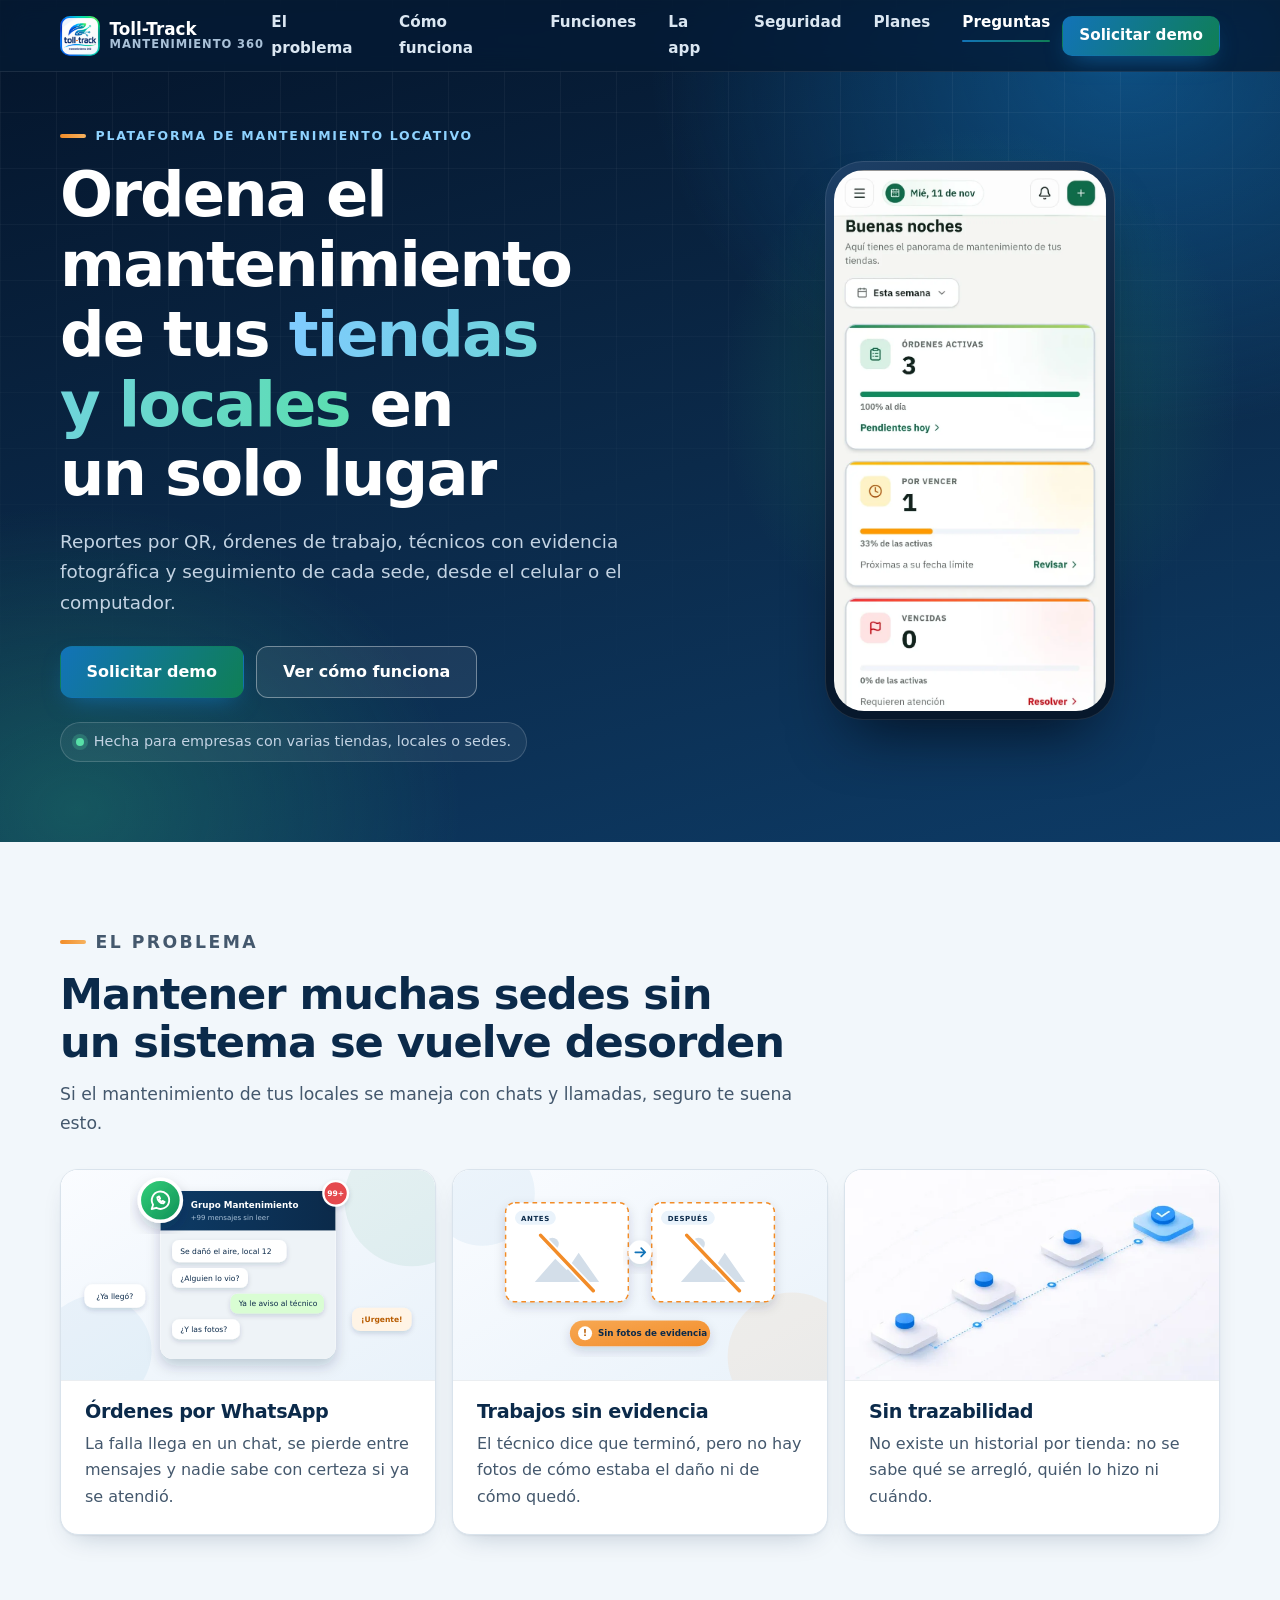
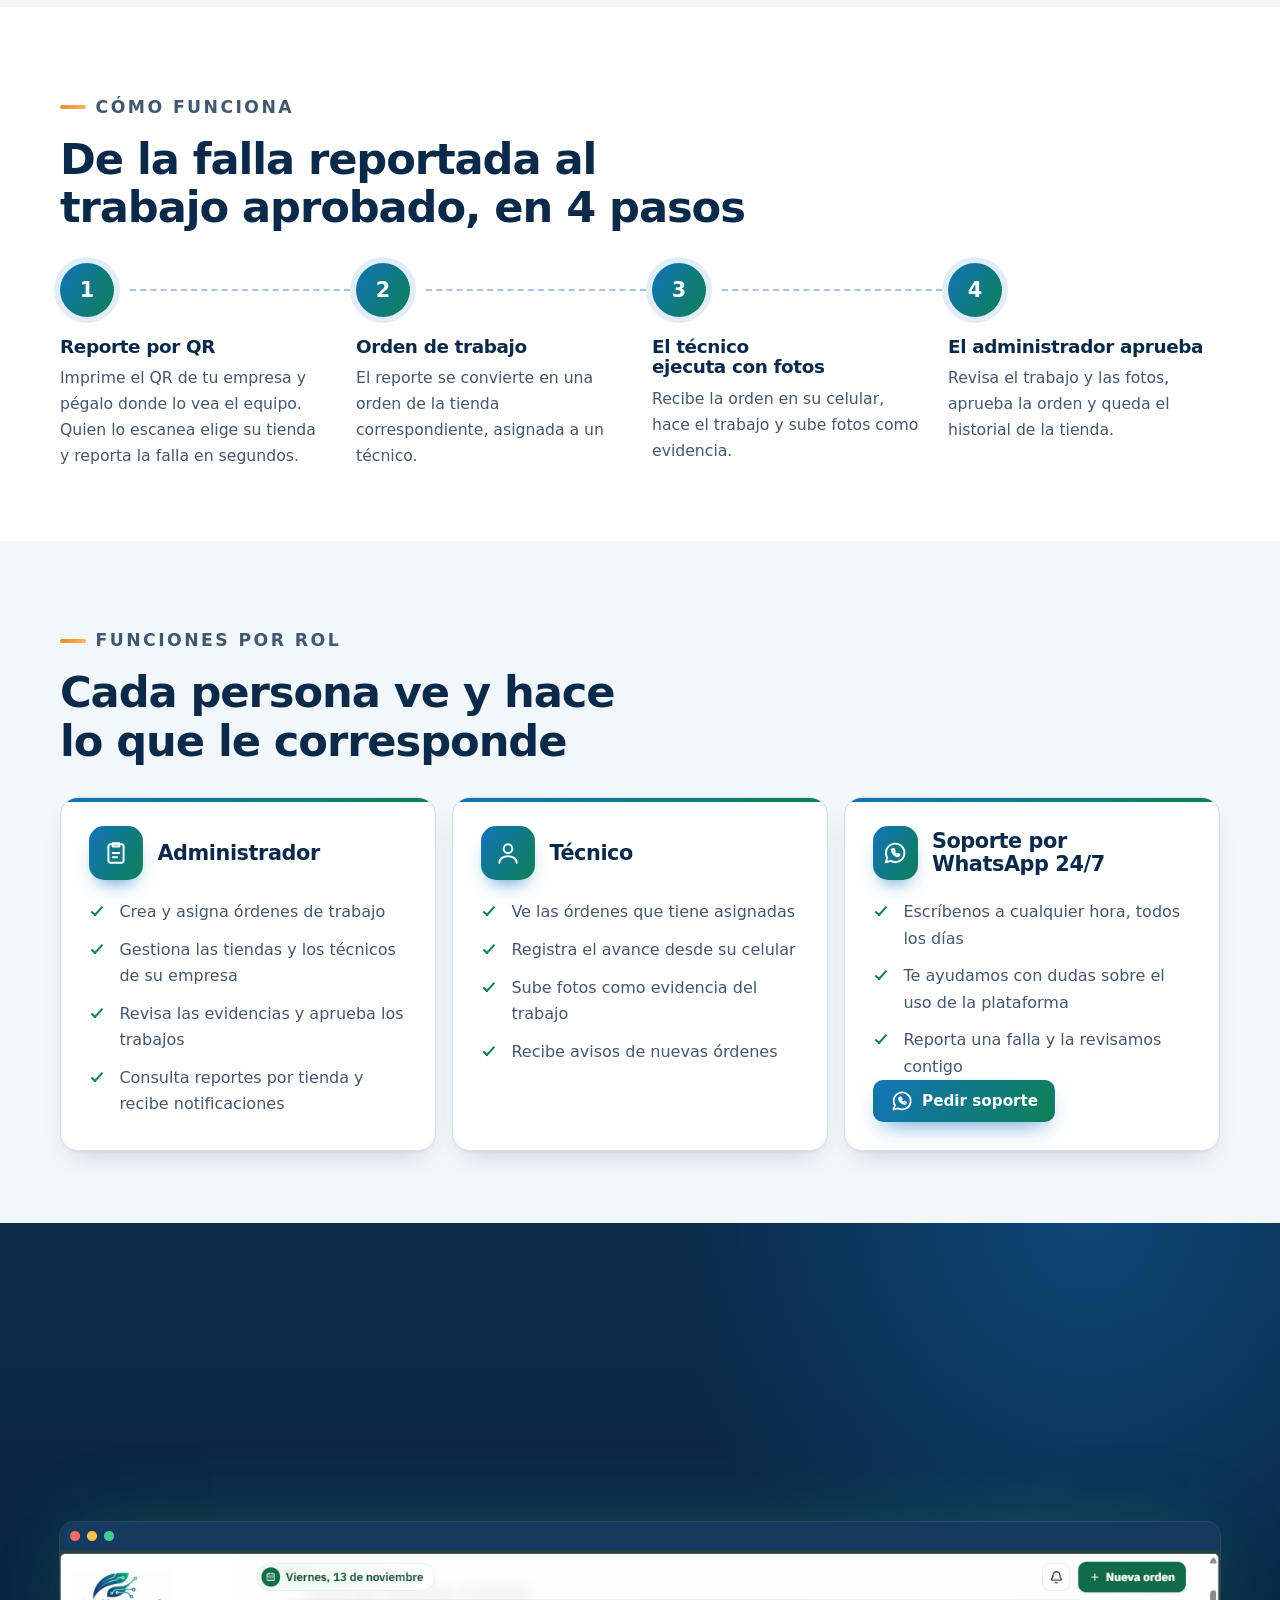
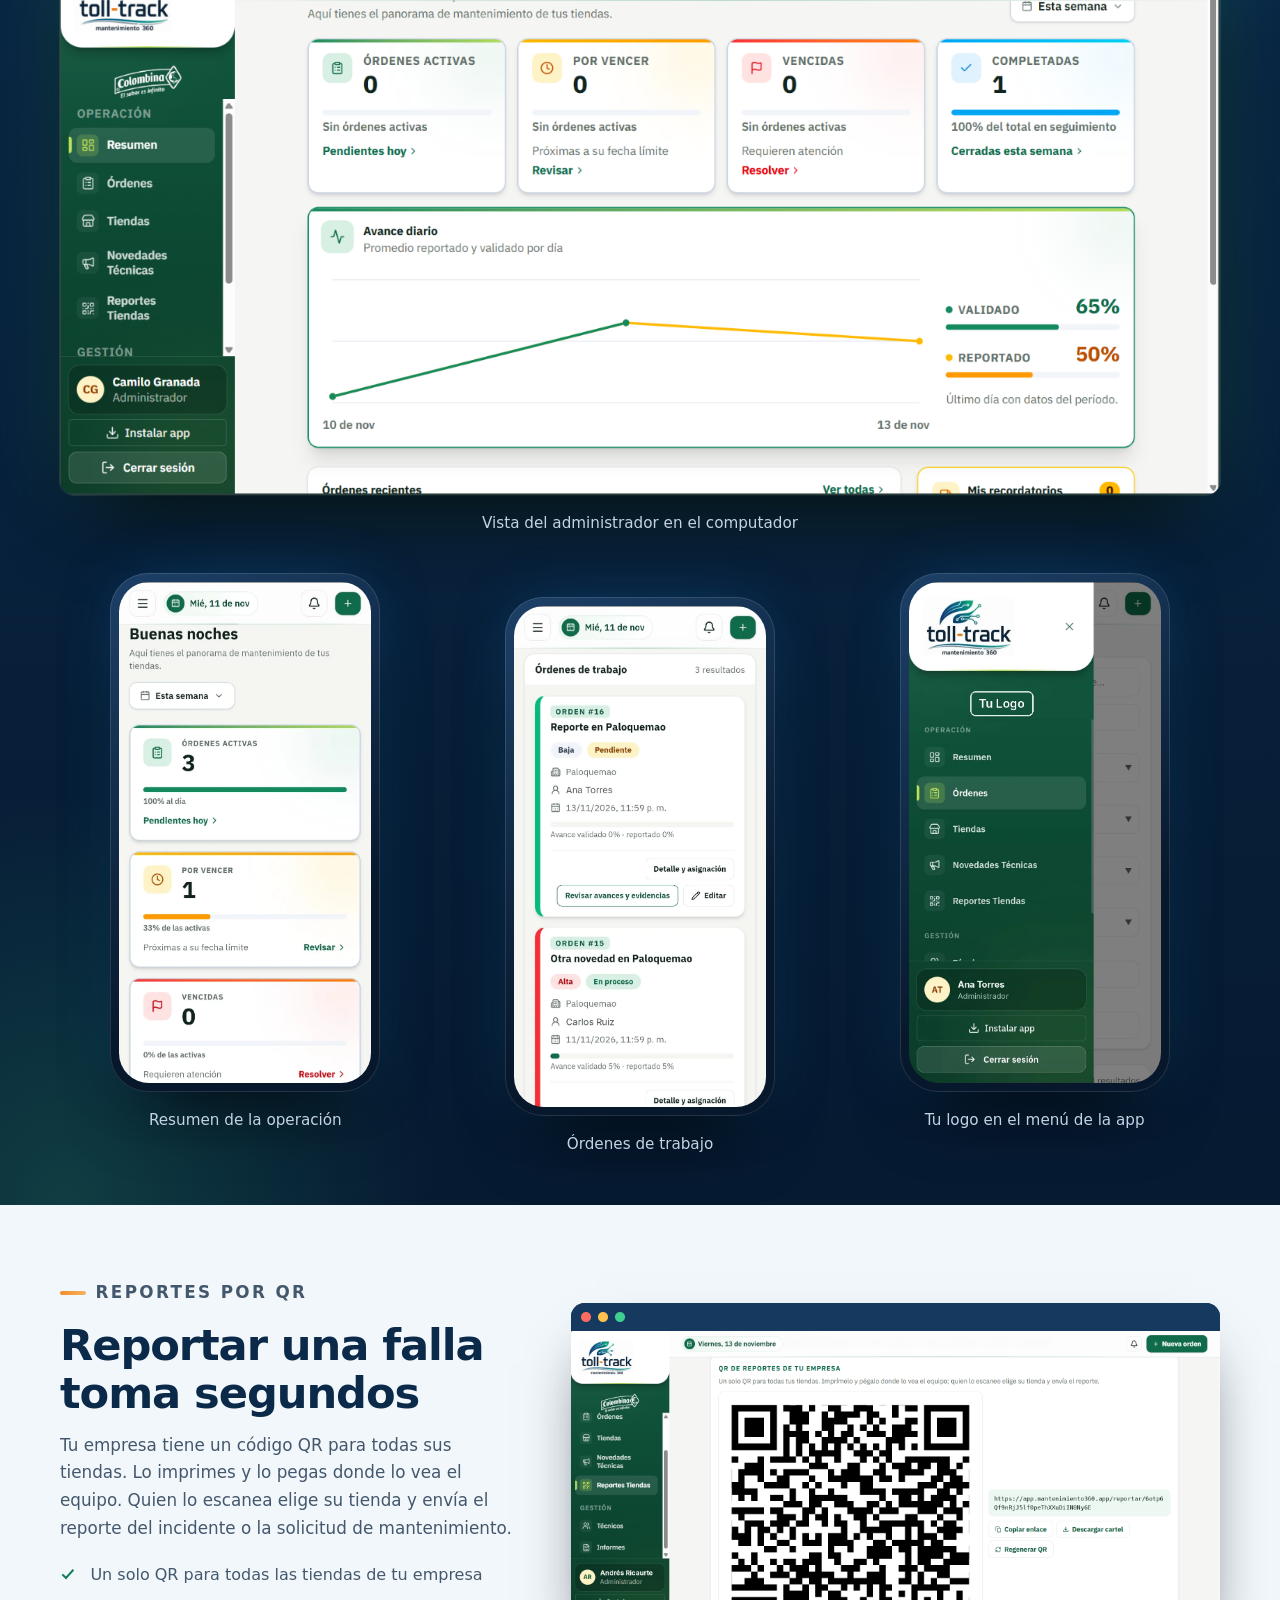
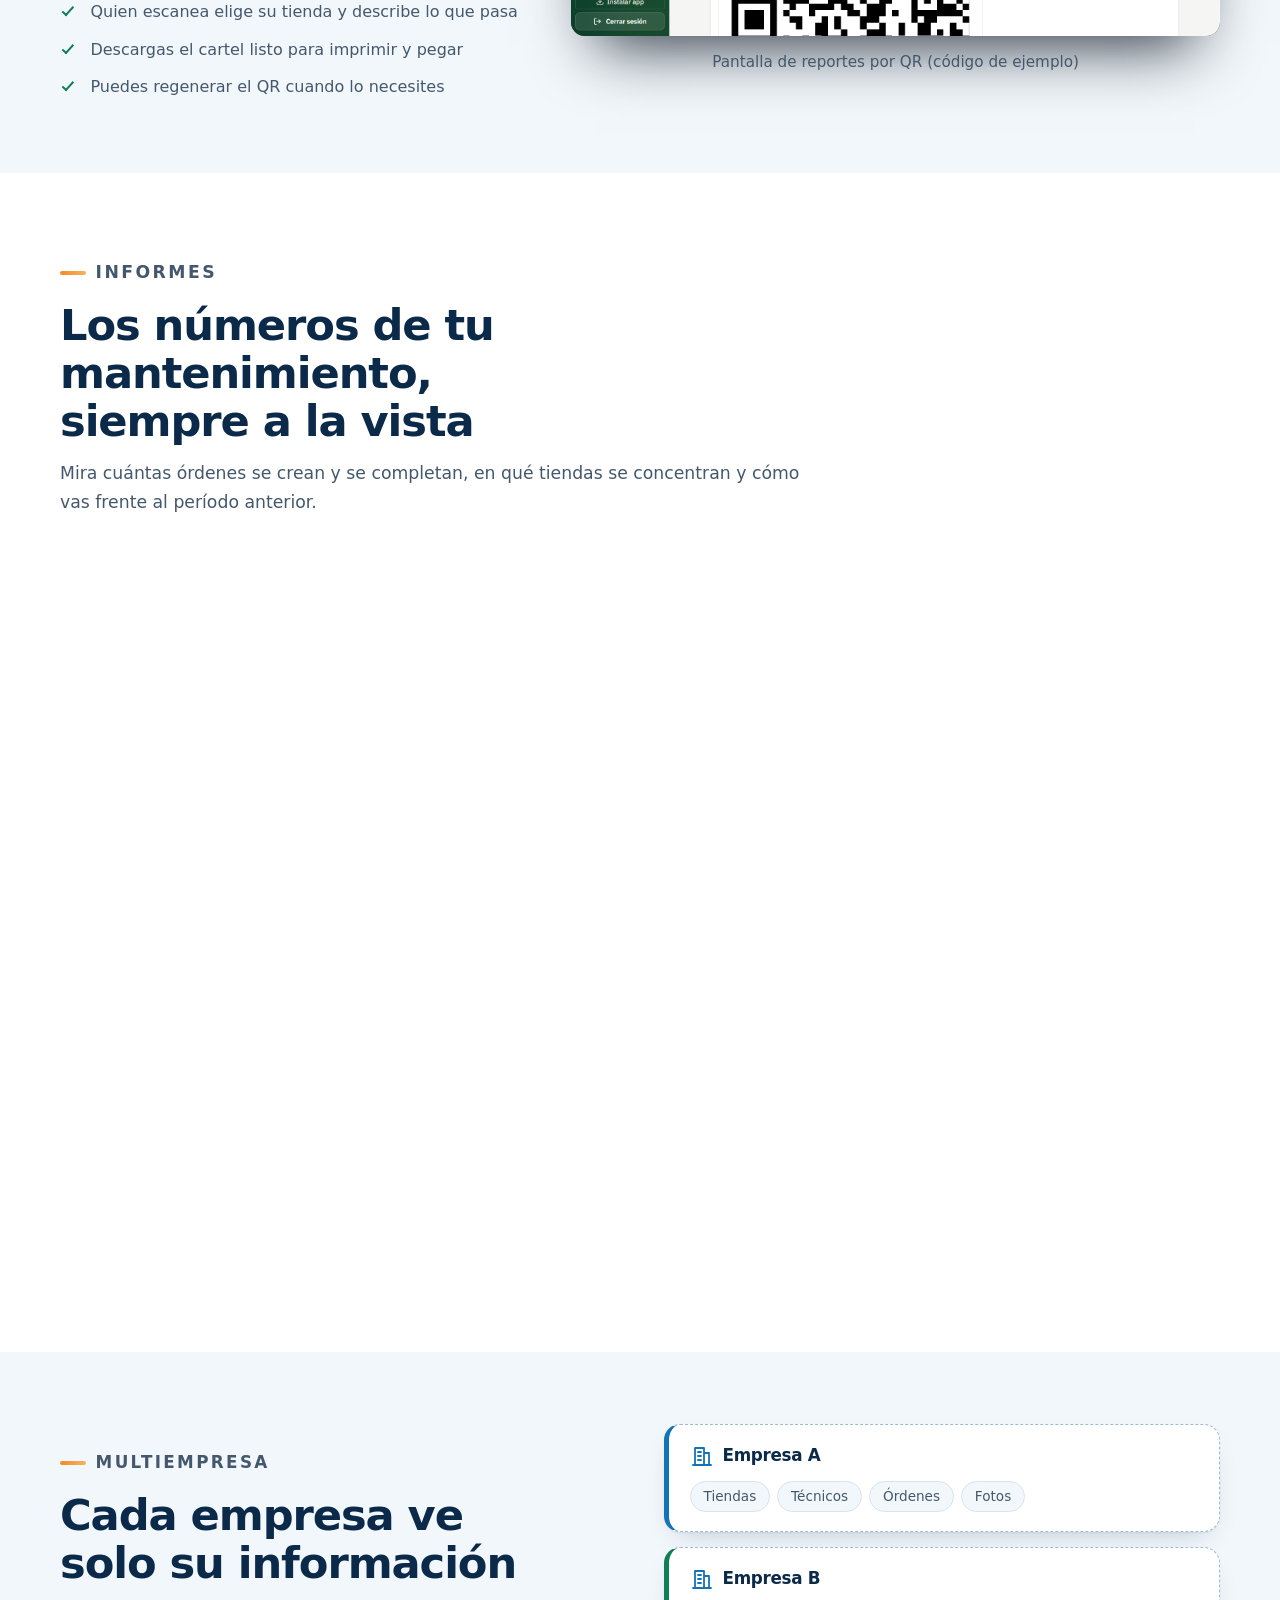
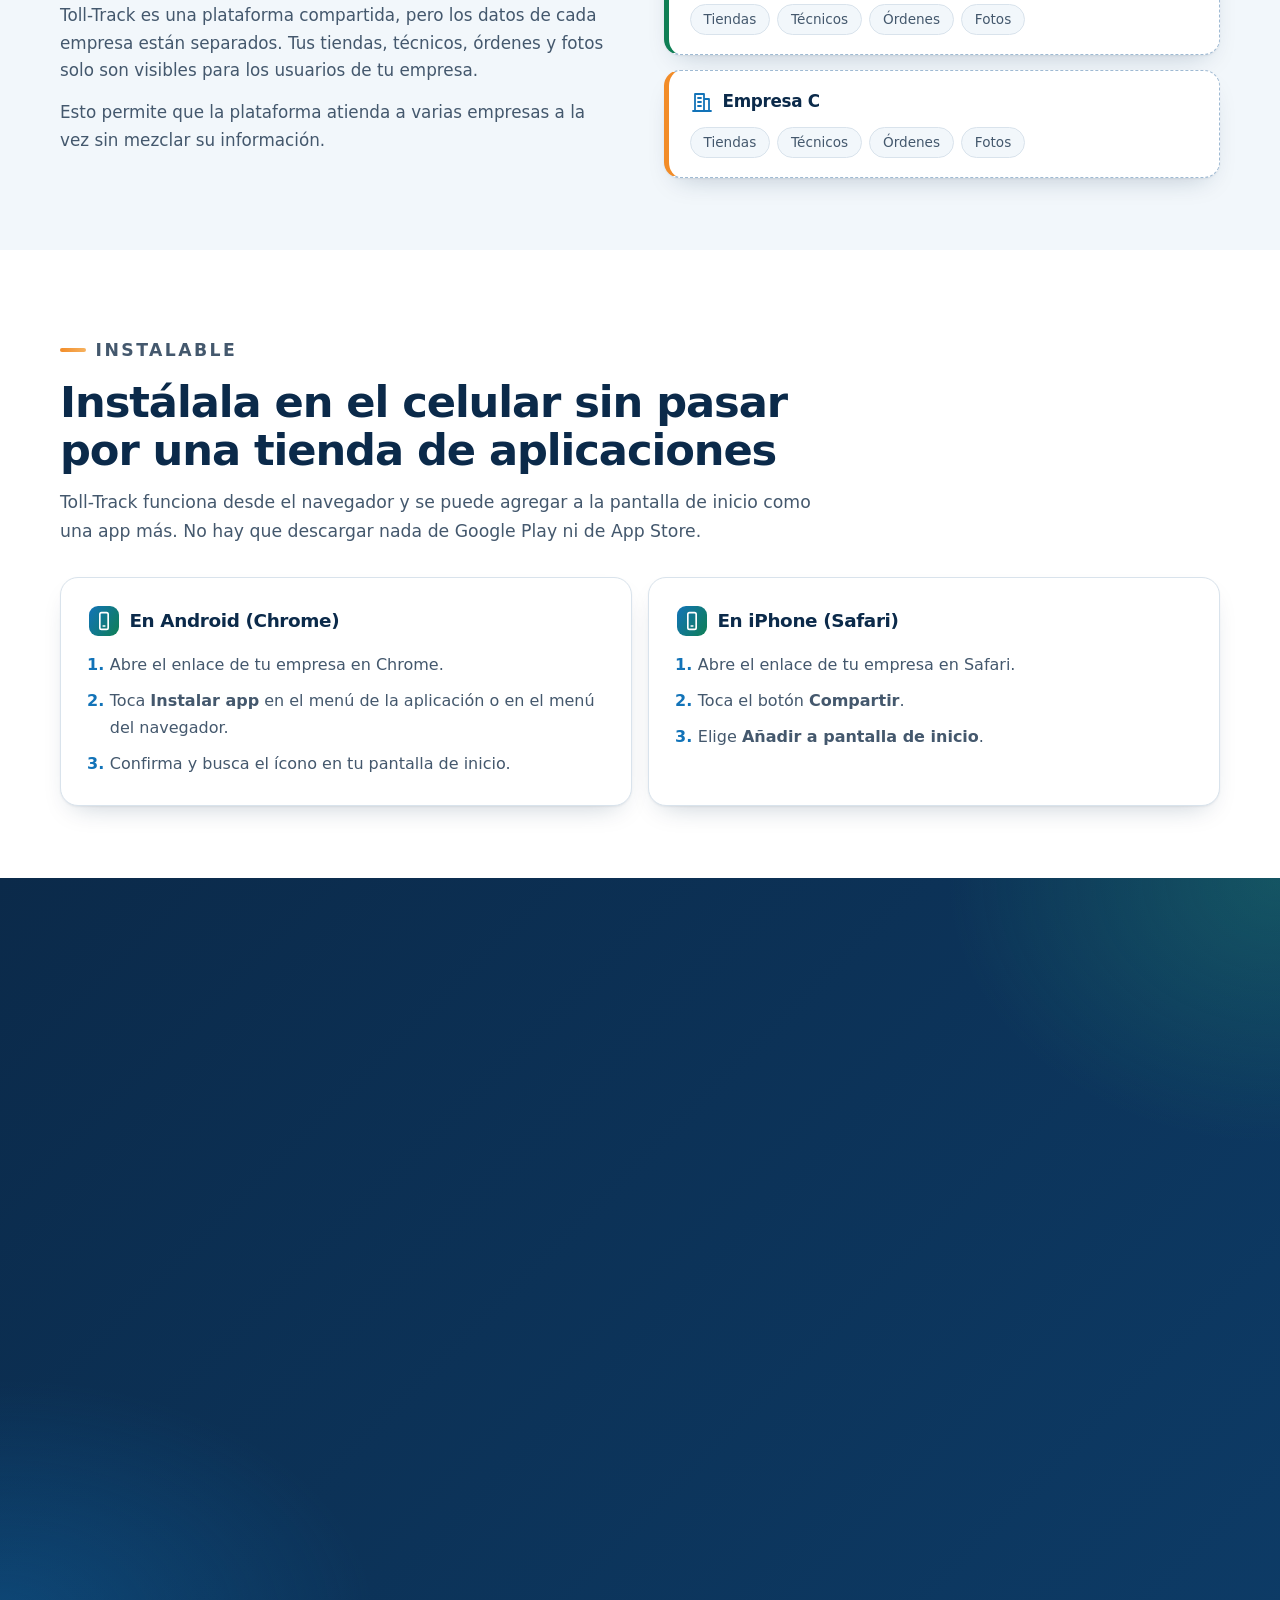
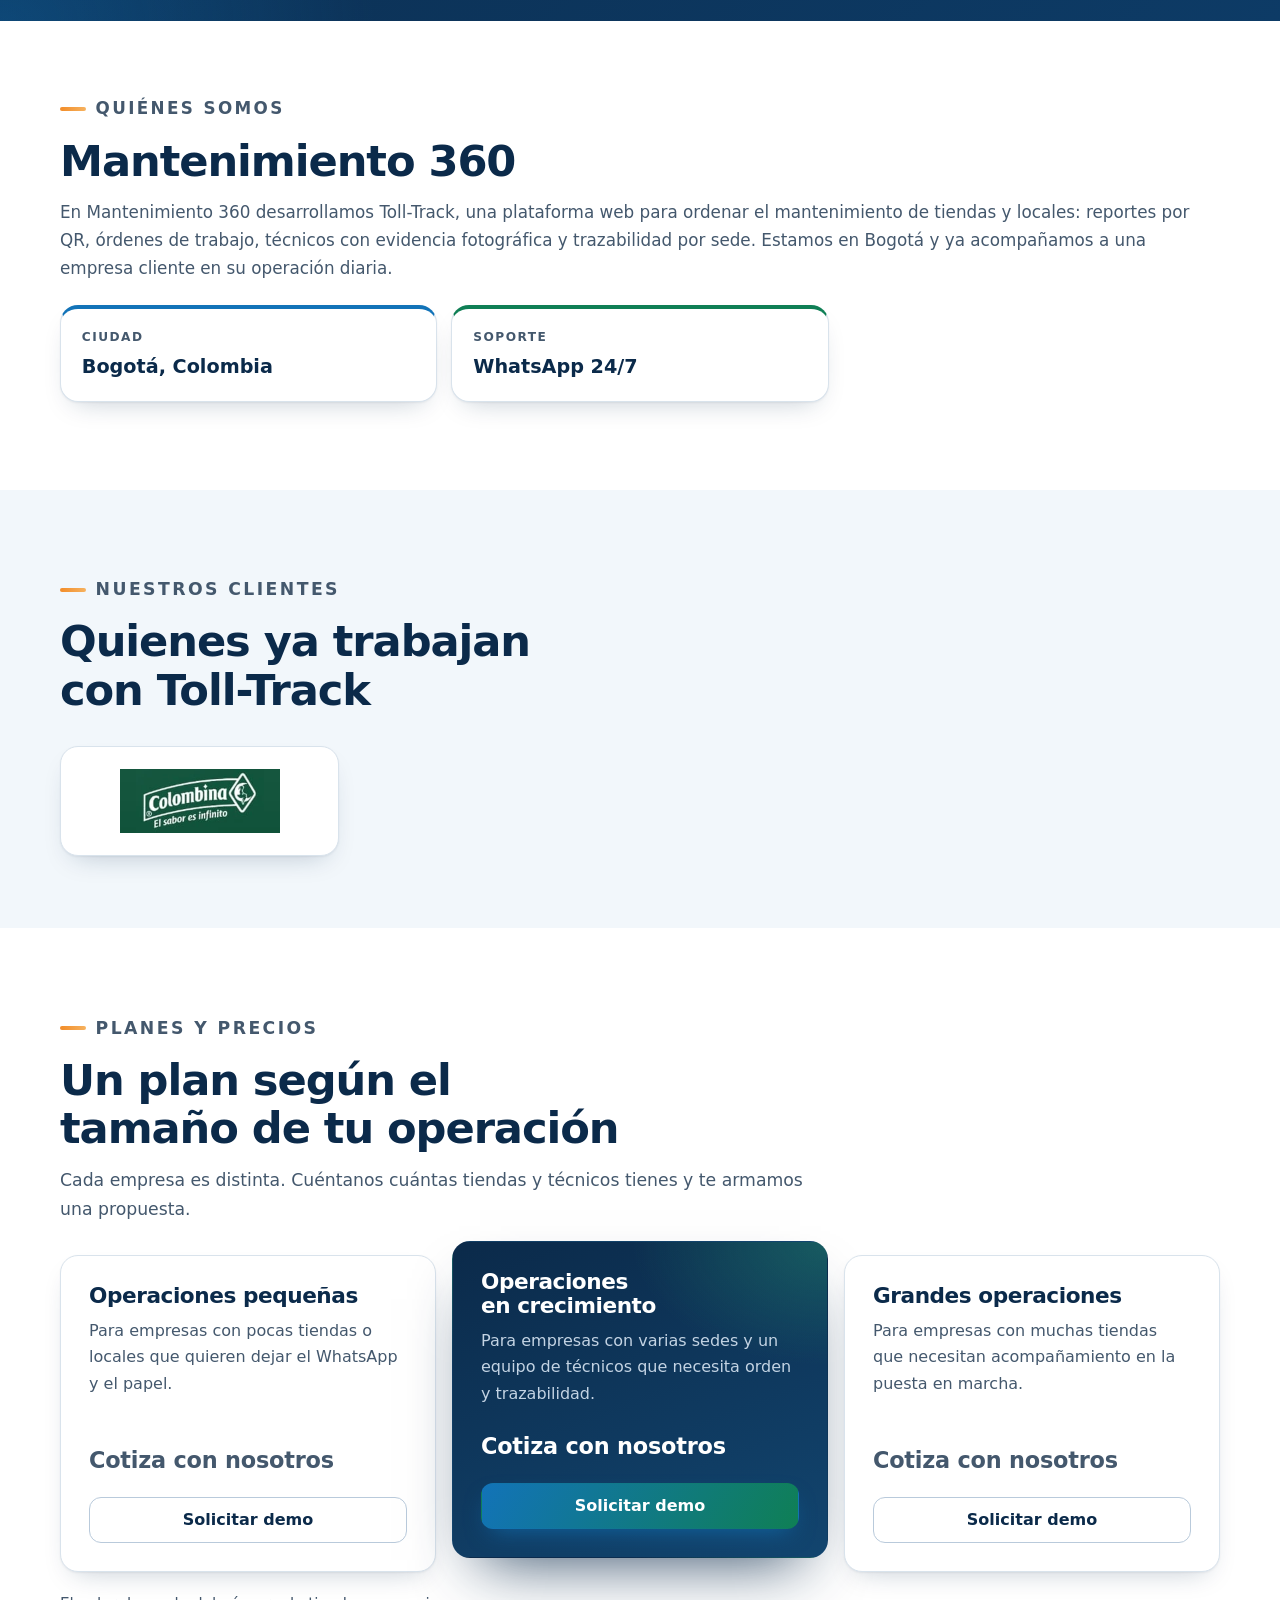
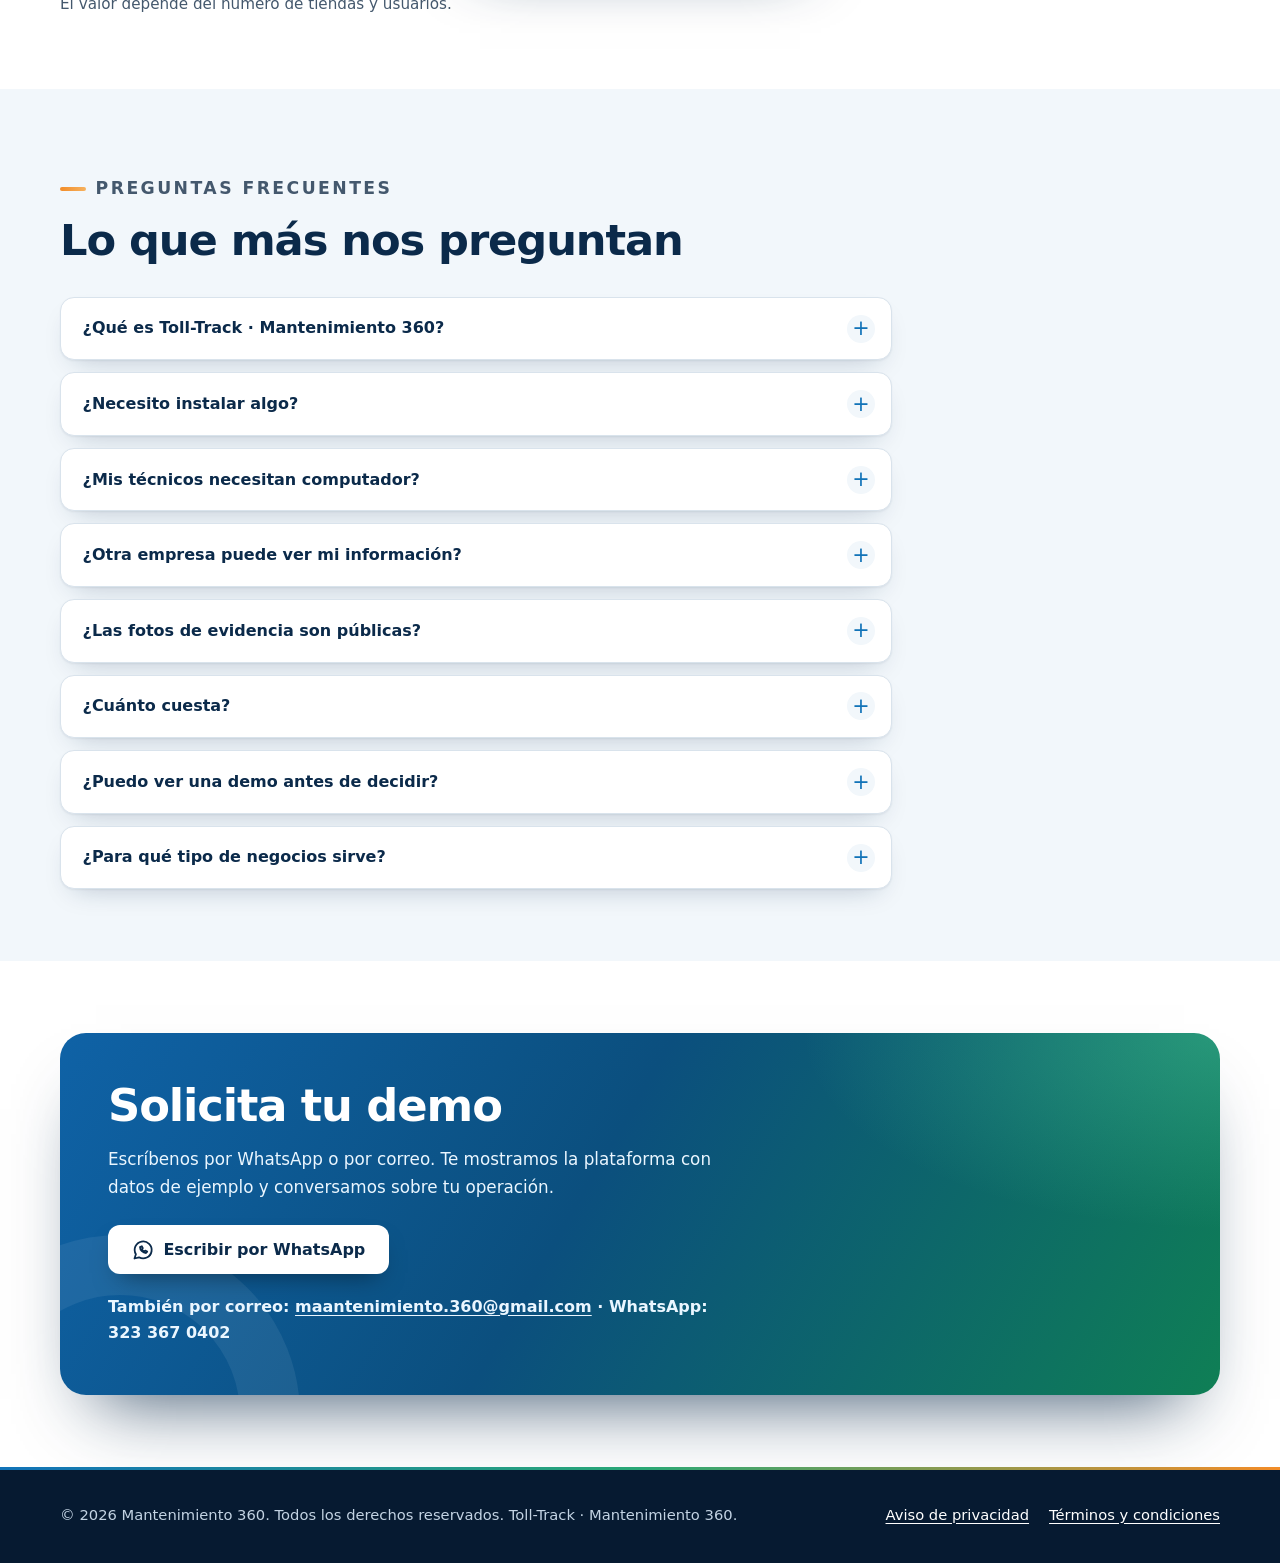
==== index.html @ e2c29073 "Primer commit - Toll Track" ====
<!doctype html>
<!--
  ============================================================================
  Toll-Track · Mantenimiento 360 — Landing de ventas (sitio estático)
  ============================================================================
  GUÍA RÁPIDA DE EDICIÓN
  - Lo que aún falte por completar está marcado con [[doble corchete]].
    Para encontrarlo todo:  grep -rn "\[\[" .
  - Colores: variables al inicio de css/styles.css
  - Logo: img/icon-512.png ya es el logo de Toll-Track (512×512 px, PNG).
  - Capturas: reemplaza los archivos de img/ (dimensiones exactas en los
    comentarios de la sección 6).
  - No agregues <style>, style="" ni <script> en línea: la CSP (_headers) los bloquea.
  ============================================================================
-->
<html lang="es-CO">
<head>
  <meta charset="utf-8">
  <meta name="viewport" content="width=device-width, initial-scale=1">

  <!-- SEO. Mantén el title entre 50 y 60 caracteres y la description entre 120 y 160. -->
  <title>Toll-Track · Mantenimiento 360 | Software para tiendas y locales</title>
  <meta name="description" content="Gestiona el mantenimiento de tus tiendas y locales: reportes por QR, órdenes de trabajo, técnicos con evidencia fotográfica y trazabilidad por sede.">
  <meta name="theme-color" content="#0b2a4a">
  <link rel="canonical" href="https://mantenimiento360.app/">

  <!-- Open Graph (vista previa al compartir en WhatsApp, redes, etc.) -->
  <meta property="og:type" content="website">
  <meta property="og:locale" content="es_CO">
  <meta property="og:site_name" content="Toll-Track · Mantenimiento 360">
  <meta property="og:title" content="Toll-Track · Mantenimiento 360">
  <meta property="og:description" content="Ordena el mantenimiento de tus tiendas y locales: QR, órdenes de trabajo, técnicos y evidencia fotográfica.">
  <meta property="og:url" content="https://mantenimiento360.app/">
  <!-- og-image.png: 1200×630 px. Se usa PNG porque WhatsApp y algunas redes no leen bien WebP aquí. -->
  <meta property="og:image" content="https://mantenimiento360.app/img/og-image.png">
  <meta property="og:image:width" content="1200">
  <meta property="og:image:height" content="630">
  <meta property="og:image:alt" content="Toll-Track · Mantenimiento 360">
  <meta name="twitter:card" content="summary_large_image">

  <!-- Favicon e icono de pantalla de inicio: usan tu logo icon-512.png -->
  <link rel="icon" type="image/png" sizes="512x512" href="img/icon-512.png">
  <link rel="apple-touch-icon" href="img/icon-512.png">

  <link rel="stylesheet" href="css/styles.css">
  <script src="js/main.js" defer></script>
</head>
<body>

<a class="skip-link" href="#contenido">Saltar al contenido</a>

<!-- Íconos (se reutilizan con <use href="#id">). Sin descargas externas. -->
<svg class="sprite" aria-hidden="true" focusable="false" xmlns="http://www.w3.org/2000/svg">
  <symbol id="i-qr" viewBox="0 0 24 24"><rect x="3" y="3" width="7" height="7" rx="1"/><rect x="14" y="3" width="7" height="7" rx="1"/><rect x="3" y="14" width="7" height="7" rx="1"/><path d="M14 14h2v2h-2zM19 14h2M14 19h2M19 19h2v2h-2z"/></symbol>
  <symbol id="i-clipboard" viewBox="0 0 24 24"><rect x="5" y="4" width="14" height="17" rx="2"/><path d="M9 3h6v3H9zM9 12h6M9 16h4"/></symbol>
  <symbol id="i-camera" viewBox="0 0 24 24"><path d="M4 8h3l2-3h6l2 3h3v11H4z"/><circle cx="12" cy="13.5" r="3.5"/></symbol>
  <symbol id="i-photo-off" viewBox="0 0 24 24"><path d="M4 8h3l2-3h6l2 3h3v11H4z"/><circle cx="12" cy="13.5" r="3.5"/><path d="M3 3l18 18"/></symbol>
  <symbol id="i-check" viewBox="0 0 24 24"><circle cx="12" cy="12" r="9"/><path d="M8 12.5l3 3 5-6"/></symbol>
  <symbol id="i-chat" viewBox="0 0 24 24"><path d="M4 5h16v11H9l-5 4z"/><path d="M8 9h8M8 12h5"/></symbol>
  <symbol id="i-history" viewBox="0 0 24 24"><path d="M3 12a9 9 0 109-9 9 9 0 00-6.4 2.6L3 8"/><path d="M3 3v5h5M12 7v5l3 2"/></symbol>
  <symbol id="i-shield" viewBox="0 0 24 24"><path d="M12 3l8 3v6c0 5-3.5 8-8 9-4.5-1-8-4-8-9V6z"/><path d="M9 12l2 2 4-4"/></symbol>
  <symbol id="i-building" viewBox="0 0 24 24"><path d="M5 21V4h9v17M14 9h5v12M8 8h3M8 12h3M8 16h3M3 21h18"/></symbol>
  <symbol id="i-phone" viewBox="0 0 24 24"><rect x="7" y="2" width="10" height="20" rx="2"/><path d="M11 18h2"/></symbol>
  <symbol id="i-user" viewBox="0 0 24 24"><circle cx="12" cy="8" r="4"/><path d="M4 21c0-4 4-6 8-6s8 2 8 6"/></symbol>
  <symbol id="i-sliders" viewBox="0 0 24 24"><path d="M4 7h8M18 7h2M4 17h2M12 17h8"/><circle cx="15" cy="7" r="2.5"/><circle cx="9" cy="17" r="2.5"/></symbol>
  <symbol id="i-lock" viewBox="0 0 24 24"><rect x="5" y="11" width="14" height="10" rx="2"/><path d="M8 11V8a4 4 0 018 0v3"/></symbol>
  <symbol id="i-key" viewBox="0 0 24 24"><circle cx="8" cy="15" r="4"/><path d="M11 12l9-9M16 7l3 3M14 9l2 2"/></symbol>
  <symbol id="i-link" viewBox="0 0 24 24"><path d="M10 14a4 4 0 005.7 0l3-3a4 4 0 00-5.7-5.7l-1 1M14 10a4 4 0 00-5.7 0l-3 3a4 4 0 005.7 5.7l1-1"/></symbol>
  <symbol id="i-bell" viewBox="0 0 24 24"><path d="M6 16v-5a6 6 0 0112 0v5l2 2H4zM10 21h4"/></symbol>
  <symbol id="i-mail" viewBox="0 0 24 24"><rect x="3" y="5" width="18" height="14" rx="2"/><path d="M3 7l9 6 9-6"/></symbol>
  <symbol id="i-wa" viewBox="0 0 24 24"><path d="M3.5 20.5l1.4-4.2A8.5 8.5 0 118 19.3z"/><path d="M9 9c0 3 3 6 6 6l1.2-1.4-2-1-1 .8c-.8-.3-1.9-1.4-2.2-2.2l.8-1-1-2z"/></symbol>
  <symbol id="i-download" viewBox="0 0 24 24"><path d="M12 4v11M7 11l5 5 5-5M5 20h14"/></symbol>
  <symbol id="i-menu" viewBox="0 0 24 24"><path d="M4 7h16M4 12h16M4 17h16"/></symbol>
  <symbol id="i-close" viewBox="0 0 24 24"><path d="M6 6l12 12M18 6L6 18"/></symbol>
</svg>

<!-- ============ 1. CABECERA FIJA ============ -->
<header class="site-header">
  <div class="wrap header-in">
    <a class="brand" href="#inicio" aria-label="Toll-Track Mantenimiento 360, ir al inicio">
      <!-- LOGO: reemplaza img/icon-512.png -->
      <img src="img/icon-512.png" width="40" height="40" alt="">
      <span class="brand-text">Toll-Track<small>Mantenimiento 360</small></span>
    </a>

    <nav class="nav" id="site-nav" aria-label="Principal">
      <ul>
        <li><a href="#problema">El problema</a></li>
        <li><a href="#como-funciona">Cómo funciona</a></li>
        <li><a href="#roles">Funciones</a></li>
        <li><a href="#capturas">La app</a></li>
        <li><a href="#seguridad">Seguridad</a></li>
        <li><a href="#planes">Planes</a></li>
        <li><a href="#preguntas">Preguntas</a></li>
      </ul>
    </nav>

    <div class="header-actions">
      <a class="btn btn-primary btn-small" href="#contacto">Solicitar demo</a>
      <button class="nav-toggle" id="nav-toggle" type="button" aria-expanded="false" aria-controls="site-nav" aria-label="Abrir menú">
        <svg class="ic i-open" aria-hidden="true"><use href="#i-menu"/></svg>
        <svg class="ic i-close" aria-hidden="true"><use href="#i-close"/></svg>
      </button>
    </div>
  </div>
</header>

<main id="contenido">

  <!-- ============ 2. HERO ============ -->
  <section class="hero" id="inicio">
    <div class="wrap hero-grid">
      <div>
        <p class="eyebrow">Plataforma de mantenimiento locativo</p>
        <!-- TITULAR: edítalo aquí -->
        <h1>Ordena el mantenimiento de tus <span class="mark">tiendas y locales</span> en un solo lugar</h1>
        <p class="lead">Reportes por QR, órdenes de trabajo, técnicos con evidencia fotográfica y seguimiento de cada sede, desde el celular o el computador.</p>
        <div class="cta-row">
          <a class="btn btn-primary" href="#contacto">Solicitar demo</a>
          <a class="btn btn-ghost" href="#como-funciona">Ver cómo funciona</a>
        </div>
        <p class="hero-note">Hecha para empresas con varias tiendas, locales o sedes.</p>
      </div>

      <!-- Imagen principal. CAPTURA 1 (misma de la sección 6).
           Tamaño del archivo: 723×1439 px WebP. -->
      <div class="device">
        <img src="img/captura-resumen.webp" width="723" height="1439" fetchpriority="high"
             alt="Pantalla de resumen de la aplicación en un celular, con el estado de las órdenes de mantenimiento">
      </div>
    </div>
  </section>

  <!-- ============ 3. EL PROBLEMA ============ -->
  <!--
    TARJETAS CON IMAGEN: cada <li> usa class="card card-media".
    Imágenes (WebP, 640×360 px, relación 16:9). Guárdalas en /img con estos nombres:
      img/problema-whatsapp.svg       → Órdenes por WhatsApp
      img/problema-evidencia.svg      → Trabajos sin evidencia
      img/problema-trazabilidad.webp   → Sin trazabilidad
    El CSS de estas tarjetas (.card-media) ya está dentro de css/styles.css, sección 3.
  -->
  <section id="problema" class="alt">
    <div class="wrap">
      <div class="sec-head">
        <p class="eyebrow">El problema</p>
        <h2>Mantener muchas sedes sin un sistema se vuelve desorden</h2>
        <p>Si el mantenimiento de tus locales se maneja con chats y llamadas, seguro te suena esto.</p>
      </div>
      <ul class="cards-3">
        <li class="card card-media">
          <div class="card-img">
            <img src="img/problema-whatsapp.svg" width="640" height="360" loading="lazy"
                 alt="Chat de grupo saturado de mensajes sin responder, con el contador de mensajes sin leer">
          </div>
          <div class="card-body">
            <h3>Órdenes por WhatsApp</h3>
            <p>La falla llega en un chat, se pierde entre mensajes y nadie sabe con certeza si ya se atendió.</p>
          </div>
        </li>
        <li class="card card-media">
          <div class="card-img">
            <img src="img/problema-evidencia.svg" width="640" height="360" loading="lazy"
                 alt="Dos recuadros vacíos de foto, antes y después, con aviso de que no hay fotos de evidencia">
          </div>
          <div class="card-body">
            <h3>Trabajos sin evidencia</h3>
            <p>El técnico dice que terminó, pero no hay fotos de cómo estaba el daño ni de cómo quedó.</p>
          </div>
        </li>
        <li class="card card-media">
          <div class="card-img">
            <img src="img/problema-trazabilidad.webp" width="640" height="360" loading="lazy"
                 alt="Ilustración de una secuencia de pasos que termina en una aprobación">
          </div>
          <div class="card-body">
            <h3>Sin trazabilidad</h3>
            <p>No existe un historial por tienda: no se sabe qué se arregló, quién lo hizo ni cuándo.</p>
          </div>
        </li>
      </ul>
    </div>
  </section>

  <!-- ============ 4. CÓMO FUNCIONA (4 pasos) ============ -->
  <section id="como-funciona">
    <div class="wrap">
      <div class="sec-head">
        <p class="eyebrow">Cómo funciona</p>
        <h2>De la falla reportada al trabajo aprobado, en 4 pasos</h2>
      </div>
      <ol class="steps">
        <li class="step">
          <h3>Reporte por QR</h3>
          <p>Imprime el QR de tu empresa y pégalo donde lo vea el equipo. Quien lo escanea elige su tienda y reporta la falla en segundos.</p>
        </li>
        <li class="step">
          <h3>Orden de trabajo</h3>
          <p>El reporte se convierte en una orden de la tienda correspondiente, asignada a un técnico.</p>
        </li>
        <li class="step">
          <h3>El técnico ejecuta con fotos</h3>
          <p>Recibe la orden en su celular, hace el trabajo y sube fotos como evidencia.</p>
        </li>
        <li class="step">
          <h3>El administrador aprueba</h3>
          <p>Revisa el trabajo y las fotos, aprueba la orden y queda el historial de la tienda.</p>
        </li>
      </ol>
    </div>
  </section>

  <!-- ============ 5. FUNCIONES POR ROL ============ -->
  <!-- IMPORTANTE: verifica que cada función listada exista en la app antes de publicar. -->
  <section id="roles" class="alt">
    <div class="wrap">
      <div class="sec-head">
        <p class="eyebrow">Funciones por rol</p>
        <h2>Cada persona ve y hace lo que le corresponde</h2>
      </div>
      <div class="cards-3">
        <article class="card role">
          <div class="card-head">
            <div class="icon-bubble blue"><svg class="ic" aria-hidden="true"><use href="#i-clipboard"/></svg></div>
            <h3>Administrador</h3>
          </div>
          <ul>
            <li>Crea y asigna órdenes de trabajo</li>
            <li>Gestiona las tiendas y los técnicos de su empresa</li>
            <li>Revisa las evidencias y aprueba los trabajos</li>
            <li>Consulta reportes por tienda y recibe notificaciones</li>
          </ul>
        </article>
        <article class="card role">
          <div class="card-head">
            <div class="icon-bubble blue"><svg class="ic" aria-hidden="true"><use href="#i-user"/></svg></div>
            <h3>Técnico</h3>
          </div>
          <ul>
            <li>Ve las órdenes que tiene asignadas</li>
            <li>Registra el avance desde su celular</li>
            <li>Sube fotos como evidencia del trabajo</li>
            <li>Recibe avisos de nuevas órdenes</li>
          </ul>
        </article>
        <!-- SOPORTE 24/7: confirma que realmente atiendes a cualquier hora antes de publicar -->
        <article class="card role support" id="soporte">
          <div class="card-head">
            <div class="icon-bubble blue"><svg class="ic" aria-hidden="true"><use href="#i-wa"/></svg></div>
            <h3>Soporte por WhatsApp 24/7</h3>
          </div>
          <ul>
            <li>Escríbenos a cualquier hora, todos los días</li>
            <li>Te ayudamos con dudas sobre el uso de la plataforma</li>
            <li>Reporta una falla y la revisamos contigo</li>
          </ul>
          <a class="btn btn-primary btn-small" href="https://wa.me/573233670402?text=Hola%2C%20necesito%20soporte%20con%20Toll-Track%20%C2%B7%20Mantenimiento%20360."
             target="_blank" rel="noopener noreferrer">
            <svg class="ic" aria-hidden="true"><use href="#i-wa"/></svg>Pedir soporte
          </a>
        </article>
      </div>
    </div>
  </section>

  <!-- ============ 6. CAPTURAS DE LA APP ============ -->
  <!--
    CAPTURAS: archivos en /img, formato WebP. En las capturas NO deben verse nombres de
    personas ni datos de clientes sin su autorización. El HTML declara width/height
    reales de cada archivo para evitar saltos de diseño.

    img/captura-resumen.webp     723×1439 px  (celular, Resumen)  — también se usa en el hero
    img/captura-ordenes.webp     723×1439 px  (celular, lista de órdenes)
    img/captura-menu.webp        723×1439 px  (celular, menú con el espacio "Tu Logo")
    img/captura-escritorio.webp  1474×653 px  (computador, vista del administrador)

    Para convertir PNG a WebP:  cwebp -q 82 captura.png -o captura.webp
  -->
  <section id="capturas">
    <div class="wrap">
      <div class="sec-head">
        <p class="eyebrow">La aplicación</p>
        <h2>Así se ve Toll-Track en el día a día</h2>
        <p>Así se ve la aplicación en uso, en el computador y en el celular.</p>
      </div>
      <div class="shots">
        <figure>
          <div class="device device-desktop">
            <img src="img/captura-escritorio.webp" width="1474" height="653" loading="lazy"
                 alt="Vista de la aplicación en computador para el administrador, con el resumen de órdenes y avances">
          </div>
          <figcaption>Vista del administrador en el computador</figcaption>
        </figure>
        <div class="shots-phones">
          <figure>
            <div class="device">
              <img src="img/captura-resumen.webp" width="723" height="1439" loading="lazy"
                   alt="Pantalla de resumen en el celular con el estado de las órdenes">
            </div>
            <figcaption>Resumen de la operación</figcaption>
          </figure>
          <figure>
            <div class="device">
              <img src="img/captura-ordenes.webp" width="723" height="1439" loading="lazy"
                   alt="Lista de órdenes de trabajo en el celular">
            </div>
            <figcaption>Órdenes de trabajo</figcaption>
          </figure>
          <figure>
            <div class="device">
              <img src="img/captura-menu.webp" width="723" height="1439" loading="lazy"
                   alt="Menú de navegación de la aplicación en el celular, con el espacio para el logo de la empresa cliente">
            </div>
            <figcaption>Tu logo en el menú de la app</figcaption>
          </figure>
        </div>
      </div>
    </div>
  </section>

  <!-- ============ REPORTES POR QR ============ -->
  <!-- Captura: img/captura-qr.webp (1306×695 px). El QR de la imagen es de EJEMPLO (apunta a ejemplo.com). -->
  <section id="qr" class="alt">
    <div class="wrap split wide-shot">
      <div class="copy">
        <p class="eyebrow">Reportes por QR</p>
        <h2>Reportar una falla toma segundos</h2>
        <p>Tu empresa tiene un código QR para todas sus tiendas. Lo imprimes y lo pegas donde lo vea el equipo. Quien lo escanea elige su tienda y envía el reporte del incidente o la solicitud de mantenimiento.</p>
        <ul class="checks">
          <li>Un solo QR para todas las tiendas de tu empresa</li>
          <li>Quien escanea elige su tienda y describe lo que pasa</li>
          <li>Descargas el cartel listo para imprimir y pegar</li>
          <li>Puedes regenerar el QR cuando lo necesites</li>
        </ul>
      </div>
      <figure>
        <div class="device device-desktop">
          <img src="img/captura-qr.webp" width="1306" height="695" loading="lazy"
               alt="Pantalla de reportes por QR en el computador, con un código QR de ejemplo y los botones para copiar el enlace, descargar el cartel y regenerar el QR">
        </div>
        <figcaption>Pantalla de reportes por QR (código de ejemplo)</figcaption>
      </figure>
    </div>
  </section>

  <!-- ============ INFORMES ============ -->
  <!-- Captura: img/captura-informes.webp (1600×748 px) -->
  <section id="informes">
    <div class="wrap">
      <div class="sec-head">
        <p class="eyebrow">Informes</p>
        <h2>Los números de tu mantenimiento, siempre a la vista</h2>
        <p>Mira cuántas órdenes se crean y se completan, en qué tiendas se concentran y cómo vas frente al período anterior.</p>
      </div>
      <figure class="shot-wide">
        <div class="device device-desktop">
          <img src="img/captura-informes.webp" width="1600" height="748" loading="lazy"
               alt="Pantalla de informes en el computador, con la gráfica de órdenes creadas por día, el estado de las órdenes, la comparación entre período actual y anterior y las órdenes por prioridad">
        </div>
        <figcaption>Pantalla de informes de la aplicación</figcaption>
      </figure>
      <ul class="points">
        <li><strong>Órdenes por tienda y por día</strong><span>Con vista de creadas y de completadas.</span></li>
        <li><strong>Estado de las órdenes</strong><span>Cuántas están asignadas y cuántas en progreso.</span></li>
        <li><strong>Período actual y anterior</strong><span>Compara tu operación con los mismos días del período anterior.</span></li>
        <li><strong>Órdenes por prioridad</strong><span>Cuántas son de prioridad alta, media o baja.</span></li>
      </ul>
    </div>
  </section>

  <!-- ============ 7. MULTIEMPRESA ============ -->
  <section id="multiempresa" class="alt">
    <div class="wrap split">
      <div class="copy">
        <p class="eyebrow">Multiempresa</p>
        <h2>Cada empresa ve solo su información</h2>
        <p>Toll-Track es una plataforma compartida, pero los datos de cada empresa están separados. Tus tiendas, técnicos, órdenes y fotos solo son visibles para los usuarios de tu empresa.</p>
        <p>Esto permite que la plataforma atienda a varias empresas a la vez sin mezclar su información.</p>
      </div>
      <div class="tenants" aria-label="Ejemplo de datos separados por empresa">
        <div class="tenant">
          <h3><svg class="ic" aria-hidden="true"><use href="#i-building"/></svg>Empresa A</h3>
          <ul class="chips"><li>Tiendas</li><li>Técnicos</li><li>Órdenes</li><li>Fotos</li></ul>
        </div>
        <div class="tenant">
          <h3><svg class="ic" aria-hidden="true"><use href="#i-building"/></svg>Empresa B</h3>
          <ul class="chips"><li>Tiendas</li><li>Técnicos</li><li>Órdenes</li><li>Fotos</li></ul>
        </div>
        <div class="tenant">
          <h3><svg class="ic" aria-hidden="true"><use href="#i-building"/></svg>Empresa C</h3>
          <ul class="chips"><li>Tiendas</li><li>Técnicos</li><li>Órdenes</li><li>Fotos</li></ul>
        </div>
      </div>
    </div>
  </section>

  <!-- ============ 8. INSTALABLE COMO APP ============ -->
  <section id="instalable">
    <div class="wrap">
      <div class="sec-head">
        <p class="eyebrow">Instalable</p>
        <h2>Instálala en el celular sin pasar por una tienda de aplicaciones</h2>
        <p>Toll-Track funciona desde el navegador y se puede agregar a la pantalla de inicio como una app más. No hay que descargar nada de Google Play ni de App Store.</p>
      </div>
      <div class="install-list">
        <div class="card install-item">
          <h3><svg class="ic" aria-hidden="true"><use href="#i-phone"/></svg>En Android (Chrome)</h3>
          <ol>
            <li>Abre el enlace de tu empresa en Chrome.</li>
            <li>Toca <strong>Instalar app</strong> en el menú de la aplicación o en el menú del navegador.</li>
            <li>Confirma y busca el ícono en tu pantalla de inicio.</li>
          </ol>
        </div>
        <div class="card install-item">
          <h3><svg class="ic" aria-hidden="true"><use href="#i-phone"/></svg>En iPhone (Safari)</h3>
          <ol>
            <li>Abre el enlace de tu empresa en Safari.</li>
            <li>Toca el botón <strong>Compartir</strong>.</li>
            <li>Elige <strong>Añadir a pantalla de inicio</strong>.</li>
          </ol>
        </div>
      </div>
    </div>
  </section>

  <!-- ============ 9. SEGURIDAD ============ -->
  <!-- SOLO afirmaciones reales y verificables. No agregues certificaciones ni garantías
       (ISO, "cifrado militar", "99.9% de disponibilidad", etc.) a menos que existan y puedas demostrarlas. -->
  <section id="seguridad" class="security">
    <div class="wrap">
      <div class="sec-head">
        <p class="eyebrow">Seguridad</p>
        <h2>Lo que hacemos para cuidar la información de tu empresa</h2>
        <p>Estas son las medidas con las que cuenta la plataforma hoy.</p>
      </div>
      <ul class="sec-list">
        <li class="sec-item">
          <svg class="ic" aria-hidden="true"><use href="#i-building"/></svg>
          <div><h3>Datos separados por empresa</h3><p>Cada empresa accede únicamente a su propia información.</p></div>
        </li>
        <li class="sec-item">
          <svg class="ic" aria-hidden="true"><use href="#i-key"/></svg>
          <div><h3>Accesos por rol</h3><p>El administrador y el técnico tienen permisos distintos dentro de la plataforma.</p></div>
        </li>
        <li class="sec-item">
          <svg class="ic" aria-hidden="true"><use href="#i-history"/></svg>
          <div><h3>Historial de auditoría</h3><p>Se registran las acciones realizadas en la plataforma.</p></div>
        </li>
        <li class="sec-item">
          <svg class="ic" aria-hidden="true"><use href="#i-link"/></svg>
          <div><h3>Fotos privadas</h3><p>Las fotos de evidencia no son públicas: se consultan con enlaces temporales.</p></div>
        </li>
        <li class="sec-item">
          <svg class="ic" aria-hidden="true"><use href="#i-lock"/></svg>
          <div><h3>Conexión cifrada</h3><p>La comunicación con la plataforma viaja por HTTPS.</p></div>
        </li>
      </ul>
      <p class="sec-foot">¿Tu empresa necesita más detalle sobre cómo se manejan los datos? Escríbenos y lo conversamos.</p>
    </div>
  </section>

  <!-- ============ 10. QUIÉNES SOMOS ============ -->
  <section id="nosotros">
    <div class="wrap split">
      <div class="copy">
        <p class="eyebrow">Quiénes somos</p>
        <h2>Mantenimiento 360</h2>
        <!-- DESCRIPCIÓN: 3 o 4 líneas sobre quiénes son, qué problema resuelven y por qué lo hacen -->
        <p>En Mantenimiento 360 desarrollamos Toll-Track, una plataforma web para ordenar el mantenimiento de tiendas y locales: reportes por QR, órdenes de trabajo, técnicos con evidencia fotográfica y trazabilidad por sede. Estamos en Bogotá y ya acompañamos a una empresa cliente en su operación diaria.</p>
        <dl class="about-facts">
          <div class="fact"><dt>Ciudad</dt><dd>Bogotá, Colombia</dd></div>
          <div class="fact"><dt>Soporte</dt><dd>WhatsApp 24/7</dd></div>
        </dl>
      </div>
      <!-- FOTO DEL EQUIPO (opcional). Para activarla, quita los comentarios y sube
           img/equipo.webp (1200×800 px):
      <img src="img/equipo.webp" width="1200" height="800" loading="lazy" alt="[[Descripción de la foto del equipo]]">
      -->
    </div>
  </section>

  <!-- ============ 11. NUESTROS CLIENTES ============ -->
  <!--
    LOGOS: cada cliente es un <li>. Para agregar más, copia el <li> completo.
    Logos en WebP, fondo transparente o blanco, máximo 240×96 px (declaradas abajo).
    Antes de publicar un logo, ten autorización escrita del cliente.
    NO inventes testimonios. Si algún cliente te da una cita real y autorizada,
    puedes añadirla debajo de la lista con un <blockquote>; si no, déjalo así.
  -->
  <section id="clientes" class="alt">
    <div class="wrap">
      <div class="sec-head">
        <p class="eyebrow">Nuestros clientes</p>
        <h2>Quienes ya trabajan con Toll-Track</h2>
      </div>
      <ul class="logos">
        <li><img src="img/cliente-colombina.webp" width="240" height="96" loading="lazy" alt="Colombina"></li>
        <!-- Plantilla para otro cliente:
        <li><img src="img/cliente-2.webp" width="240" height="96" loading="lazy" alt="Nombre del cliente"></li>
        -->
      </ul>
    </div>
  </section>

  <!-- ============ 12. PLANES Y PRECIOS ============ -->
  <!-- Cuando tengas precios, reemplaza "Cotiza con nosotros" por el valor (ej. "Desde $XXX.XXX al mes"). -->
  <section id="planes">
    <div class="wrap">
      <div class="sec-head">
        <p class="eyebrow">Planes y precios</p>
        <h2>Un plan según el tamaño de tu operación</h2>
        <p>Cada empresa es distinta. Cuéntanos cuántas tiendas y técnicos tienes y te armamos una propuesta.</p>
      </div>
      <div class="cards-3">
        <article class="card plan">
          <h3>Operaciones pequeñas</h3>
          <p class="for">Para empresas con pocas tiendas o locales que quieren dejar el WhatsApp y el papel.</p>
          <p class="price">Cotiza con nosotros</p>
          <a class="btn btn-ghost" href="#contacto">Solicitar demo</a>
        </article>
        <article class="card plan featured">
          <h3>Operaciones en crecimiento</h3>
          <p class="for">Para empresas con varias sedes y un equipo de técnicos que necesita orden y trazabilidad.</p>
          <p class="price">Cotiza con nosotros</p>
          <a class="btn btn-primary" href="#contacto">Solicitar demo</a>
        </article>
        <article class="card plan">
          <h3>Grandes operaciones</h3>
          <p class="for">Para empresas con muchas tiendas que necesitan acompañamiento en la puesta en marcha.</p>
          <p class="price">Cotiza con nosotros</p>
          <a class="btn btn-ghost" href="#contacto">Solicitar demo</a>
        </article>
      </div>
      <p class="plans-note">El valor depende del número de tiendas y usuarios.</p>
    </div>
  </section>

  <!-- ============ 13. PREGUNTAS FRECUENTES ============ -->
  <section id="preguntas" class="alt">
    <div class="wrap">
      <div class="sec-head">
        <p class="eyebrow">Preguntas frecuentes</p>
        <h2>Lo que más nos preguntan</h2>
      </div>
      <div class="faq">
        <details>
          <summary>¿Qué es Toll-Track · Mantenimiento 360?</summary>
          <p class="answer">Es una plataforma web para gestionar el mantenimiento de tiendas y locales: reportes por QR, órdenes de trabajo, técnicos, evidencia fotográfica, notificaciones y reportes por sede.</p>
        </details>
        <details>
          <summary>¿Necesito instalar algo?</summary>
          <p class="answer">No. Funciona desde el navegador del celular o del computador. Si quieres, puedes agregarla a la pantalla de inicio del celular como una app, sin pasar por una tienda de aplicaciones.</p>
        </details>
        <details>
          <summary>¿Mis técnicos necesitan computador?</summary>
          <p class="answer">No. Los técnicos reciben y atienden las órdenes desde su celular, y suben las fotos de evidencia desde ahí mismo.</p>
        </details>
        <details>
          <summary>¿Otra empresa puede ver mi información?</summary>
          <p class="answer">No. Los datos de cada empresa están separados y cada usuario accede solo a la información de su empresa y según su rol.</p>
        </details>
        <details>
          <summary>¿Las fotos de evidencia son públicas?</summary>
          <p class="answer">No. Las fotos son privadas y se consultan mediante enlaces temporales.</p>
        </details>
        <details>
          <summary>¿Cuánto cuesta?</summary>
          <p class="answer">El valor depende del tamaño de tu operación, principalmente del número de tiendas y usuarios. Escríbenos y te enviamos una propuesta.</p>
        </details>
        <details>
          <summary>¿Puedo ver una demo antes de decidir?</summary>
          <p class="answer">Sí. Te mostramos la plataforma con una empresa de demostración con datos ficticios y resolvemos tus dudas.</p>
        </details>
        <details>
          <summary>¿Para qué tipo de negocios sirve?</summary>
          <p class="answer">Para empresas que mantienen varias tiendas, locales o sedes y necesitan ordenar los reportes, a los técnicos y el historial de cada punto.</p>
        </details>
      </div>
    </div>
  </section>

  <!-- ============ 14. CONTACTO ============ -->
  <!--
    CONTACTO. Sin formularios: no se guardan datos personales en este sitio.
    - WhatsApp: número con indicativo de país, sin + ni espacios (573233670402). El mensaje
      prellenado va después de "text=" y debe estar codificado para URL.
    - Correo: se edita en el enlace y en el texto.
  -->
  <section id="contacto">
    <div class="wrap">
      <div class="contact">
        <h2>Solicita tu demo</h2>
        <p>Escríbenos por WhatsApp o por correo. Te mostramos la plataforma con datos de ejemplo y conversamos sobre tu operación.</p>
        <div class="cta-row">
          <a class="btn btn-light" href="https://wa.me/573233670402?text=Hola%2C%20quiero%20solicitar%20una%20demo%20de%20Toll-Track%20%C2%B7%20Mantenimiento%20360%20para%20mi%20empresa."
             target="_blank" rel="noopener noreferrer">
            <svg class="ic" aria-hidden="true"><use href="#i-wa"/></svg>Escribir por WhatsApp
          </a>
        </div>
        <p class="mail">También por correo: <a href="mailto:gomezmigue875@gmail.com">maantenimiento.360@gmail.com</a> · WhatsApp: 323 367 0402</p>
      </div>
    </div>
  </section>

</main>

<!-- ============ 15. PIE DE PÁGINA ============ -->
<footer class="site-footer">
  <div class="wrap footer-in">
    <p>© 2026 Mantenimiento 360. Todos los derechos reservados. Toll-Track · Mantenimiento 360.</p>
    <nav class="footer-links" aria-label="Legal">
      <a href="privacidad.html">Aviso de privacidad</a>
      <a href="terminos.html">Términos y condiciones</a>
    </nav>
  </div>
</footer>

</body>
</html>
---- css/styles.css ----
/* ==========================================================================
   Toll-Track · Mantenimiento 360 — estilos (versión corporativa)
   Mobile first. Sin dependencias. Sin estilos en línea en el HTML (por la CSP).

   CAMBIOS DE ESTA VERSIÓN:
   - Menos espacios en blanco entre secciones (paddings y gaps más ajustados).
   - Animaciones premium: entrada del hero, reveal con variantes, spotlight en
     tarjetas, brillo en botones, tilt 3D del celular, línea de pasos que se dibuja.
   - Los hover usan la propiedad "translate" (no "transform") para no chocar con
     la animación de entrada, que sí usa "transform".
   - Tarjetas de "El problema" con imagen arriba (bloque .card-media, sección 3).

   CÓMO EDITAR COLORES:
   Todos los colores de marca están en las variables de :root (abajo).
   ========================================================================== */

:root {
  /* Marca (tomados del logo) */
  --navy: #0b2a4a;          /* texto principal y títulos */
  --navy-2: #16395f;
  --navy-3: #0d3b66;
  --ink-dark: #061a31;      /* fondo más oscuro (cabecera, hero) */
  --blue: #1273b8;
  --green: #0f7f55;         /* versión AA con texto blanco */
  --green-soft: #2aa876;    /* solo decorativo */
  --orange: #f28c28;        /* detalle de marca */
  --sky: #8fd3ff;           /* acentos sobre fondo oscuro */
  --mint: #58e0a8;

  /* Neutros */
  --muted: #44586d;
  --muted-on-dark: #c3d3e3;
  --line: #d9e3ec;
  --bg-soft: #f2f7fb;
  --white: #ffffff;

  --grad: linear-gradient(120deg, var(--blue) 0%, var(--green) 100%);

  /* Tipografía: fuentes del sistema (cero descargas, cero rastreo) */
  --font: system-ui, -apple-system, "Segoe UI", Roboto, "Helvetica Neue", Arial, sans-serif;

  --header-h: 64px;
  --radius: 18px;
  --shadow: 0 1px 2px rgba(11, 42, 74, .06), 0 12px 28px -14px rgba(11, 42, 74, .28);
  --shadow-lg: 0 2px 4px rgba(11, 42, 74, .08), 0 28px 50px -22px rgba(11, 42, 74, .45);

  /* Curvas de movimiento: la primera frena suave, la segunda hace un pequeño "rebote" */
  --ease: cubic-bezier(.22, 1, .36, 1);
  --spring: cubic-bezier(.34, 1.56, .64, 1);

  /* Deja animar la altura de los <details> (FAQ) hasta "auto" en navegadores que lo soportan */
  interpolate-size: allow-keywords;
}

*, *::before, *::after { box-sizing: border-box; }

html { scroll-behavior: smooth; -webkit-text-size-adjust: 100%; }

/* Con el menú móvil abierto, el fondo no se mueve */
html.menu-open, html.menu-open body { overflow: hidden; }

body {
  margin: 0;
  font: 400 1rem/1.65 var(--font);
  color: var(--navy);
  background: var(--white);
  -webkit-font-smoothing: antialiased;
}

img { display: block; max-width: 100%; height: auto; }
h1, h2, h3 { line-height: 1.12; margin: 0; text-wrap: balance; letter-spacing: -0.02em; }
p { margin: 0; }
ul, ol { margin: 0; padding: 0; list-style: none; }
a { color: inherit; }

:focus-visible { outline: 3px solid var(--sky); outline-offset: 3px; border-radius: 4px; }
main :focus-visible { outline-color: var(--blue); }

/* Si la persona pidió menos movimiento, se apaga TODO (animaciones y transiciones) */
@media (prefers-reduced-motion: reduce) {
  html { scroll-behavior: auto; }
  *, *::before, *::after { transition: none !important; animation: none !important; }
}

/* ---------- Utilidades ---------- */
.wrap { width: min(1160px, 100% - 2rem); margin-inline: auto; }
.sr-only {
  position: absolute; width: 1px; height: 1px; margin: -1px; padding: 0;
  overflow: hidden; clip: rect(0 0 0 0); white-space: nowrap; border: 0;
}
.sprite { position: absolute; width: 0; height: 0; overflow: hidden; }
.ic { width: 24px; height: 24px; flex: none; stroke: currentColor; fill: none; stroke-width: 1.8; stroke-linecap: round; stroke-linejoin: round; }

.skip-link {
  position: absolute; left: 1rem; top: -4rem; z-index: 100;
  background: var(--white); color: var(--navy); padding: .75rem 1rem; border-radius: 8px; font-weight: 700;
}
.skip-link:focus { top: .75rem; }

/* ---------- Barra de progreso de lectura (la crea main.js) ---------- */
.scroll-progress {
  position: fixed; top: 0; left: 0; width: 100%; height: 3px; z-index: 100;
  transform: scaleX(0);              /* el JS la llena de 0 a 1 */
  transform-origin: 0 50%;           /* crece desde la izquierda */
  background: linear-gradient(90deg, var(--blue), var(--mint));
  pointer-events: none;
}

/* ---------- Botones ---------- */
.btn {
  position: relative; overflow: hidden;
  display: inline-flex; align-items: center; justify-content: center; gap: .5rem;
  min-height: 46px; padding: .7rem 1.4rem; border-radius: 12px;
  font: 600 1rem/1.2 var(--font); text-decoration: none; cursor: pointer;
  border: 1.5px solid transparent;
  /* "translate" lo usa el efecto magnético del JS; "transform" el hover y el clic */
  translate: var(--tx, 0px) var(--ty, 0px);
  transition: transform .25s var(--ease), box-shadow .25s ease, background-color .25s ease, filter .25s ease, border-color .25s ease, translate .35s var(--ease);
}
.btn:hover { transform: translateY(-2px); }
.btn:active { transform: translateY(0) scale(.97); }
.btn-primary { background: var(--grad); color: var(--white); box-shadow: 0 10px 24px -10px rgba(18, 115, 184, .8); }
.btn-primary:hover { filter: brightness(1.08); box-shadow: 0 16px 32px -10px rgba(18, 115, 184, .95); }
/* Brillo que cruza el botón primario al pasar el mouse */
.btn-primary::after {
  content: ""; position: absolute; top: 0; bottom: 0; left: -70%; width: 45%; pointer-events: none;
  background: linear-gradient(100deg, transparent, rgba(255, 255, 255, .38), transparent);
  transform: skewX(-20deg);
  transition: left .8s var(--ease);
}
.btn-primary:hover::after { left: 130%; }
.btn-ghost { background: var(--white); color: var(--navy); border-color: #b9cadb; }
.btn-ghost:hover { border-color: var(--navy); }
.btn-small { min-height: 40px; padding: .5rem 1rem; font-size: .95rem; border-radius: 10px; }
.btn-light { background: var(--white); color: var(--navy); box-shadow: 0 12px 26px -12px rgba(0, 0, 0, .5); }

/* ---------- Cabecera fija (oscura, translúcida) ---------- */
.site-header {
  position: fixed; inset: 0 0 auto 0; z-index: 50; height: var(--header-h);
  background: rgba(6, 26, 49, .82);
  -webkit-backdrop-filter: saturate(160%) blur(14px); backdrop-filter: saturate(160%) blur(14px);
  border-bottom: 1px solid rgba(255, 255, 255, .09); color: var(--white);
  transition: transform .45s var(--ease), background-color .3s ease, box-shadow .3s ease;
}
.site-header.is-scrolled { background: rgba(6, 26, 49, .96); box-shadow: 0 10px 30px -16px rgba(0, 0, 0, .6); }
.site-header.is-hidden { transform: translateY(-100%); }   /* se esconde al bajar, vuelve al subir */
.header-in { height: 100%; display: flex; align-items: center; justify-content: space-between; gap: .75rem; }
.brand { display: flex; align-items: center; gap: .6rem; text-decoration: none; font-weight: 700; min-width: 0; }
.brand img { width: 40px; height: 40px; border-radius: 10px; }
.brand-text { display: flex; flex-direction: column; line-height: 1.1; font-size: 1.05rem; }
.brand-text small { font-size: .72rem; font-weight: 600; letter-spacing: .08em; text-transform: uppercase; color: #a9c1d8; }
.header-actions { display: flex; align-items: center; gap: .5rem; }
.header-actions .btn, .brand-text small { white-space: nowrap; }
.site-header .btn-ghost { background: transparent; color: var(--white); border-color: rgba(255, 255, 255, .4); }
.site-header .btn-ghost:hover { border-color: var(--white); background: rgba(255, 255, 255, .08); }

.nav-toggle {
  display: none; width: 44px; height: 44px; align-items: center; justify-content: center;
  background: rgba(255, 255, 255, .06); color: var(--white); border: 1px solid rgba(255, 255, 255, .25); border-radius: 10px; cursor: pointer;
}
html.js .nav-toggle { display: inline-flex; }
.nav-toggle .i-close { display: none; }
.nav-toggle[aria-expanded="true"] .i-open { display: none; }
.nav-toggle[aria-expanded="true"] .i-close { display: block; }

/* Móvil: panel desplegable bajo la cabecera */
.nav {
  display: none; position: absolute; top: 100%; left: 0; right: 0;
  background: #081f3a; border-bottom: 1px solid rgba(255, 255, 255, .1); padding: .5rem 1rem 1rem;
}
.nav.is-open { display: block; animation: menu-drop .35s var(--ease) both; }
@keyframes menu-drop { from { opacity: 0; transform: translateY(-8px); } to { opacity: 1; transform: none; } }
.nav a { display: block; padding: .85rem .25rem; text-decoration: none; font-weight: 600; color: #e6eef7; border-bottom: 1px solid rgba(255, 255, 255, .08); transition: color .2s ease; }
.nav a:hover, .nav a[aria-current="true"] { color: var(--sky); }

@media (max-width: 430px) {
  .brand { gap: .45rem; }
  .brand img { width: 36px; height: 36px; }
  .brand-text { font-size: 1rem; }
  .brand-text small { font-size: .6rem; letter-spacing: .03em; }
  .header-actions { gap: .4rem; }
  .header-actions .btn-small { padding: .5rem .75rem; font-size: .88rem; }
  .nav-toggle { width: 42px; height: 42px; }
}

/* ---------- Secciones (paddings reducidos para evitar blancos enormes) ---------- */
main { padding-top: var(--header-h); }
section { padding-block: 3.25rem; scroll-margin-top: var(--header-h); }
.alt { background: var(--bg-soft); }

.eyebrow {
  display: inline-flex; align-items: center; gap: .6rem; margin-bottom: .85rem;
  font-size: .78rem; font-weight: 700; letter-spacing: .14em; text-transform: uppercase; color: var(--blue);
}
.eyebrow::before { content: ""; width: 26px; height: 4px; border-radius: 2px; background: linear-gradient(90deg, var(--orange), #f6b25f); }
.sec-head { max-width: 48rem; margin-bottom: 2rem; }
.sec-head h2 { font-size: clamp(1.8rem, 4.4vw, 2.7rem); font-weight: 800; letter-spacing: -0.025em; }
.sec-head p { margin-top: .85rem; color: var(--muted); font-size: 1.08rem; }

/* ---------- 2. Hero (oscuro, con luz y cuadrícula) ---------- */
.hero {
  position: relative; overflow: hidden; isolation: isolate; color: var(--white);
  /* El hero sube por debajo de la cabecera translúcida para que se vea todo del mismo fondo */
  margin-top: calc(var(--header-h) * -1);
  padding-block: calc(var(--header-h) + 2rem) 3.5rem;
  background:
    radial-gradient(60% 70% at 88% 8%, rgba(18, 115, 184, .55), transparent 62%),
    radial-gradient(50% 60% at 6% 96%, rgba(42, 168, 118, .32), transparent 60%),
    linear-gradient(165deg, #04142a 0%, #0b2a4a 55%, #0d3b66 100%);
}
.hero::before {
  content: ""; position: absolute; inset: 0; z-index: -1; pointer-events: none;
  background-image:
    linear-gradient(rgba(255, 255, 255, .05) 1px, transparent 1px),
    linear-gradient(90deg, rgba(255, 255, 255, .05) 1px, transparent 1px);
  background-size: 56px 56px;
  background-position: 0 var(--gy, 0px);          /* el JS la mueve con el scroll (parallax) */
  -webkit-mask-image: linear-gradient(180deg, #000 0%, transparent 88%);
  mask-image: linear-gradient(180deg, #000 0%, transparent 88%);
}
.hero-grid { position: relative; display: grid; gap: 2.25rem; align-items: center; }
.hero-grid > * { position: relative; z-index: 1; min-width: 0; }
.hero-grid::after {
  content: ""; position: absolute; z-index: 0; pointer-events: none; width: 420px; height: 420px; right: -60px; top: 42%;
  transform: translateY(calc(-50% + var(--py, 0px))); border-radius: 50%; background: radial-gradient(circle, rgba(42, 168, 118, .32), transparent 66%);
}
.hero .eyebrow { color: var(--sky); }
.hero h1 { font-size: clamp(2.15rem, 6.4vw, 3.9rem); font-weight: 800; letter-spacing: -0.03em; color: var(--white); }
.hero h1 .mark { color: var(--sky); }
@supports ((-webkit-background-clip: text) or (background-clip: text)) {
  .hero h1 .mark {
    background: linear-gradient(95deg, #7fcbff 0%, #58e0a8 50%, #7fcbff 100%);
    background-size: 220% 100%;                    /* más ancho que el texto para poder "barrerlo" */
    -webkit-background-clip: text; background-clip: text; -webkit-text-fill-color: transparent; color: transparent;
    animation: sheen 7s ease-in-out 1.5s infinite alternate;   /* brillo lento que recorre el texto */
  }
}
@keyframes sheen { from { background-position: 0% 50%; } to { background-position: 100% 50%; } }
.hero .lead { margin-top: 1.1rem; color: var(--muted-on-dark); font-size: 1.15rem; max-width: 36rem; }
.cta-row { display: flex; flex-wrap: wrap; gap: .8rem; margin-top: 1.75rem; }
.hero .btn { min-height: 52px; padding: .85rem 1.6rem; }
.hero .btn-ghost { background: rgba(255, 255, 255, .07); color: var(--white); border-color: rgba(255, 255, 255, .38); }
.hero .btn-ghost:hover { background: rgba(255, 255, 255, .14); border-color: var(--white); }
.hero-note {
  display: inline-flex; align-items: center; gap: .6rem; margin-top: 1.5rem; padding: .45rem .95rem;
  font-size: .9rem; color: var(--muted-on-dark);
  border: 1px solid rgba(255, 255, 255, .16); background: rgba(255, 255, 255, .06); border-radius: 999px;
}
.hero-note::before {
  content: ""; width: 8px; height: 8px; border-radius: 50%; background: var(--mint); flex: none;
  box-shadow: 0 0 0 4px rgba(88, 224, 168, .22);
  animation: pulse-dot 2.4s ease-out infinite;    /* punto "en vivo" que late */
}
@keyframes pulse-dot {
  0% { box-shadow: 0 0 0 0 rgba(88, 224, 168, .55); }
  70%, 100% { box-shadow: 0 0 0 10px rgba(88, 224, 168, 0); }
}

/* Entrada del hero al cargar la página (solo CSS: no depende del JS ni parpadea) */
@keyframes hero-in {
  from { opacity: 0; transform: translate3d(0, 26px, 0); filter: blur(10px); }
  to   { opacity: 1; transform: none; filter: blur(0); }
}
.hero .eyebrow   { animation: hero-in .9s var(--ease) .05s both; }
.hero h1         { animation: hero-in 1s var(--ease) .15s both; }
.hero .lead      { animation: hero-in 1s var(--ease) .3s both; }
.hero .cta-row   { animation: hero-in 1s var(--ease) .45s both; }
.hero .hero-note { animation: hero-in 1s var(--ease) .6s both; }

/* ---------- Marcos de dispositivo ---------- */
.device {
  background: linear-gradient(150deg, #1d4067 0%, #07182c 70%); border-radius: 38px; padding: 9px;
  box-shadow: 0 34px 60px -26px rgba(2, 12, 26, .85), 0 0 0 1px rgba(255, 255, 255, .1) inset;
  width: min(100%, 270px); margin-inline: auto;
}
.device img { border-radius: 30px; width: 100%; }
.device-desktop { width: 100%; border-radius: 14px; padding: 0; overflow: hidden; background: var(--navy); }
.device-desktop::before {
  content: ""; display: block; height: 28px;
  background:
    radial-gradient(circle at 15px 14px, #ff6b5e 4.5px, transparent 5.5px),
    radial-gradient(circle at 32px 14px, #ffc14d 4.5px, transparent 5.5px),
    radial-gradient(circle at 49px 14px, #3fcf8e 4.5px, transparent 5.5px),
    var(--navy-2);
}
.device-desktop img { border-radius: 0; }
.hero .device { width: min(100%, 290px); }

/* El celular del hero: entra con zoom + desenfoque, luego flota. "translate" flota,
   "scale/opacity/filter" entran, y "transform" lo usa el tilt 3D del JS: no se pisan. */
@keyframes float { 0%, 100% { translate: 0 0; } 50% { translate: 0 -10px; } }
@keyframes device-in {
  from { opacity: 0; scale: .88; filter: blur(10px); }
  to   { opacity: 1; scale: 1; filter: blur(0); }
}
.hero .device {
  transition: transform .6s var(--ease);
  animation: device-in 1.3s var(--ease) .35s both, float 7s ease-in-out 1.7s infinite;
}

/* ---------- 3. Problema ---------- */
.cards-3 { display: grid; gap: 1rem; }
.card {
  position: relative; background: var(--white); border: 1px solid var(--line); border-radius: var(--radius);
  padding: 1.75rem; box-shadow: var(--shadow);
  transition: translate .35s var(--ease), box-shadow .35s ease, border-color .35s ease;
}
.card:hover { translate: 0 -5px; box-shadow: var(--shadow-lg); border-color: #bcd0e2; }
/* Spotlight: un resplandor suave que sigue al mouse dentro de la tarjeta (el JS pone --mx y --my) */
.card::after, .sec-item::after, .points li::after {
  content: ""; position: absolute; inset: 0; border-radius: inherit; pointer-events: none; opacity: 0;
  background: radial-gradient(340px circle at var(--mx, 50%) var(--my, 50%), rgba(18, 115, 184, .10), transparent 62%);
  transition: opacity .35s ease;
}
.card:hover::after, .sec-item:hover::after, .points li:hover::after { opacity: 1; }
.card h3 { font-size: 1.2rem; margin-top: 1.15rem; font-weight: 700; }
.card p { margin-top: .55rem; color: var(--muted); }
.icon-bubble {
  width: 54px; height: 54px; border-radius: 15px; display: grid; place-items: center;
  background: linear-gradient(140deg, #f7a853, var(--orange)); color: var(--navy);
  box-shadow: 0 10px 20px -10px rgba(242, 140, 40, .9);
  transition: transform .55s var(--spring), box-shadow .4s ease;
}
.icon-bubble .ic { width: 26px; height: 26px; }
.icon-bubble.blue { background: var(--grad); color: var(--white); box-shadow: 0 10px 20px -10px rgba(18, 115, 184, .9); }
/* Al pasar el mouse por la tarjeta, el icono se inclina y "salta" un poquito */
.card:hover .icon-bubble { transform: translateY(-3px) rotate(-8deg) scale(1.08); box-shadow: 0 18px 28px -10px rgba(242, 140, 40, .95); }
.card:hover .icon-bubble.blue { box-shadow: 0 18px 28px -10px rgba(18, 115, 184, .95); }
#problema { background: var(--bg-soft); }

/* Tarjetas con imagen arriba (sección "El problema") */
.card.card-media { padding: 0; overflow: hidden; display: flex; flex-direction: column; }
.card-media .card-img { aspect-ratio: 16 / 9; background: #fff; border-bottom: 1px solid rgba(11, 42, 74, .08); overflow: hidden; }
.card-media .card-img img { display: block; width: 100%; height: 100%; object-fit: cover; }
.card-media .card-body { padding: 1.25rem 1.5rem 1.5rem; }
.card-media .card-body h3 { margin-top: 0; }

/* ---------- 4. Pasos ---------- */
.steps { display: grid; gap: 1rem; counter-reset: paso; }
.step { position: relative; background: var(--white); border: 1px solid var(--line); border-radius: var(--radius); padding: 1.5rem; counter-increment: paso; box-shadow: var(--shadow); }
.step::before {
  content: counter(paso); display: grid; place-items: center; width: 40px; height: 40px; border-radius: 50%;
  background: var(--grad); color: var(--white); font-weight: 800; margin-bottom: 1rem;
  box-shadow: 0 0 0 6px rgba(18, 115, 184, .12);
}
.step h3 { font-size: 1.15rem; font-weight: 700; }
.step p { margin-top: .5rem; color: var(--muted); font-size: .98rem; }

/* ---------- 5. Roles ---------- */
.role { overflow: hidden; }
.role::before { content: ""; position: absolute; inset: 0 0 auto 0; height: 4px; background: var(--grad); }
.role .card-head { display: flex; align-items: center; gap: .9rem; }
.role h3 { margin: 0; font-size: 1.3rem; }
.role ul { margin-top: 1.2rem; display: grid; gap: .7rem; }
.role li { position: relative; padding-left: 1.9rem; color: var(--muted); }
.role li::before {
  content: ""; position: absolute; left: .15rem; top: .5em; width: .72rem; height: .38rem;
  border-left: 2.5px solid var(--green); border-bottom: 2.5px solid var(--green); transform: rotate(-48deg);
}

/* ---------- 6. Capturas (sección oscura) ---------- */
#capturas {
  position: relative; overflow: hidden; color: var(--white);
  background:
    radial-gradient(50% 45% at 85% 0%, rgba(18, 115, 184, .4), transparent 65%),
    radial-gradient(45% 40% at 5% 100%, rgba(42, 168, 118, .25), transparent 65%),
    linear-gradient(180deg, #0b2a4a, #061a31);
}
#capturas .eyebrow { color: var(--sky); }
#capturas .sec-head p { color: var(--muted-on-dark); }
.shots { display: grid; gap: 2.25rem; }
.shots figure { margin: 0; }
.shots figcaption { margin-top: 1rem; text-align: center; color: var(--muted-on-dark); font-size: .95rem; }
.shots-phones { display: grid; gap: 2rem; }
.shots .device { box-shadow: 0 40px 70px -30px rgba(0, 0, 0, .9), 0 0 60px -18px rgba(18, 115, 184, .55), 0 0 0 1px rgba(255, 255, 255, .12) inset; }
.shots .device-desktop { box-shadow: 0 40px 80px -30px rgba(0, 0, 0, .9), 0 0 80px -20px rgba(42, 168, 118, .45), 0 0 0 1px rgba(255, 255, 255, .12); }

/* ---------- 7. Multiempresa ---------- */
.split { display: grid; gap: 2rem; align-items: center; }
.split .copy h2 { font-size: clamp(1.8rem, 4.4vw, 2.7rem); font-weight: 800; letter-spacing: -0.025em; }
.split .copy h2 + p { margin-top: .9rem; }
.split .copy p + p { margin-top: .9rem; }
.split .copy p { color: var(--muted); font-size: 1.05rem; }
.tenants { display: grid; gap: .9rem; }
.tenant {
  background: var(--white); border: 1.5px dashed #9fbad3; border-left: 5px solid var(--blue);
  border-radius: 16px; padding: 1.2rem 1.3rem; box-shadow: var(--shadow);
  transition: translate .35s var(--ease), box-shadow .35s ease;
}
.tenant:nth-child(2) { border-left-color: var(--green); }
.tenant:nth-child(3) { border-left-color: var(--orange); }
.tenant:hover { translate: 6px 0; box-shadow: var(--shadow-lg); }
.tenant h3 { font-size: 1.05rem; display: flex; align-items: center; gap: .55rem; font-weight: 700; }
.tenant h3 .ic { color: var(--blue); }
.chips { display: flex; flex-wrap: wrap; gap: .45rem; margin-top: .8rem; }
.chips li { background: var(--bg-soft); border: 1px solid var(--line); border-radius: 999px; padding: .22rem .8rem; font-size: .85rem; color: var(--muted); }

/* ---------- 8. Instalable ---------- */
.install-list { display: grid; gap: 1rem; }
.install-item h3 { font-size: 1.15rem; display: flex; gap: .65rem; align-items: center; margin: 0; }
.install-item h3 .ic { width: 30px; height: 30px; padding: 5px; border-radius: 9px; background: var(--grad); color: var(--white); stroke-width: 2; }
.install-item ol { margin-top: 1rem; display: grid; gap: .6rem; padding-left: 1.3rem; list-style: decimal; color: var(--muted); }
.install-item li::marker { color: var(--blue); font-weight: 700; }

/* ---------- 9. Seguridad ---------- */
.security {
  position: relative; overflow: hidden; color: var(--white);
  background:
    radial-gradient(40% 55% at 100% 0%, rgba(42, 168, 118, .28), transparent 65%),
    radial-gradient(45% 50% at 0% 100%, rgba(18, 115, 184, .35), transparent 65%),
    linear-gradient(135deg, #0b2a4a, #0d3b66);
}
.security .eyebrow { color: var(--sky); }
.security .sec-head p { color: var(--muted-on-dark); }
.sec-list { display: grid; gap: .9rem; }
.sec-item {
  position: relative;
  display: flex; gap: 1rem; background: rgba(255, 255, 255, .07); border: 1px solid rgba(255, 255, 255, .16);
  border-radius: var(--radius); padding: 1.35rem; -webkit-backdrop-filter: blur(6px); backdrop-filter: blur(6px);
  transition: translate .35s var(--ease), background-color .3s ease, border-color .3s ease;
}
.sec-item:hover { translate: 0 -4px; background: rgba(255, 255, 255, .11); border-color: rgba(88, 224, 168, .4); }
.sec-item::after { background: radial-gradient(300px circle at var(--mx, 50%) var(--my, 50%), rgba(88, 224, 168, .13), transparent 62%); }
.sec-item > .ic { width: 46px; height: 46px; padding: 11px; border-radius: 13px; background: rgba(88, 224, 168, .14); color: var(--mint); transition: transform .55s var(--spring), background-color .3s ease; }
.sec-item:hover > .ic { transform: rotate(-8deg) scale(1.08); background: rgba(88, 224, 168, .24); }
.sec-item h3 { font-size: 1.05rem; font-weight: 700; }
.sec-item p { margin-top: .3rem; color: var(--muted-on-dark); font-size: .95rem; }
.sec-foot { margin-top: 1.25rem; color: var(--muted-on-dark); font-size: .95rem; max-width: 46rem; }

/* ---------- 10. Quiénes somos ---------- */
#nosotros .split { grid-template-columns: 1fr; }
.about-facts { display: grid; gap: .9rem; margin-top: 1.4rem; }
.fact { background: var(--white); border: 1px solid var(--line); border-radius: var(--radius); padding: 1.1rem 1.3rem; box-shadow: var(--shadow); border-top: 4px solid var(--blue); }
.fact:nth-child(2) { border-top-color: var(--green); }
.fact:nth-child(3) { border-top-color: var(--orange); }
.fact dt { font-size: .76rem; text-transform: uppercase; letter-spacing: .12em; font-weight: 700; color: var(--muted); }
.fact dd { margin: .3rem 0 0; font-size: 1.2rem; font-weight: 800; color: var(--navy); }

/* ---------- 11. Clientes ---------- */
.logos { display: grid; grid-template-columns: repeat(2, 1fr); gap: .9rem; align-items: center; }
.logos li {
  display: grid; place-items: center; background: var(--white); border: 1px solid var(--line); border-radius: var(--radius);
  padding: 1.1rem; min-height: 110px; box-shadow: var(--shadow); transition: translate .35s var(--ease), box-shadow .35s ease;
}
.logos li:hover { translate: 0 -4px; box-shadow: var(--shadow-lg); }
.logos img { max-height: 64px; width: auto; }

/* ---------- 12. Planes ---------- */
.plan { display: flex; flex-direction: column; }
.plan h3 { margin: 0; font-size: 1.35rem; }
.plan .for { margin-top: .6rem; color: var(--muted); flex: 1; }
.plan .price { margin-top: 1.3rem; font-size: 1.4rem; font-weight: 800; letter-spacing: -0.01em; }
.plan .btn { margin-top: 1.1rem; }
.plan.featured {
  color: var(--white); border-color: transparent;
  background: radial-gradient(80% 60% at 100% 0%, rgba(42, 168, 118, .35), transparent 65%), linear-gradient(160deg, #0b2a4a, #12456f);
  box-shadow: 0 30px 60px -28px rgba(11, 42, 74, .85);
}
.plan.featured::after { background: radial-gradient(340px circle at var(--mx, 50%) var(--my, 50%), rgba(255, 255, 255, .12), transparent 62%); }
.plan.featured .for { color: var(--muted-on-dark); }
.plan.featured .price { color: var(--white); }
.plans-note { margin-top: 1.25rem; color: var(--muted); font-size: .95rem; }

/* ---------- 13. FAQ ---------- */
.faq { max-width: 52rem; display: grid; gap: .75rem; }
.faq details { background: var(--white); border: 1px solid var(--line); border-radius: 14px; box-shadow: var(--shadow); transition: border-color .25s ease, box-shadow .25s ease; }
.faq details[open] { border-color: var(--blue); box-shadow: var(--shadow-lg); }
.faq summary { list-style: none; cursor: pointer; padding: 1.1rem 3.4rem 1.1rem 1.35rem; position: relative; font-weight: 700; transition: color .2s ease; }
.faq summary::-webkit-details-marker { display: none; }
.faq summary:hover { color: var(--blue); }
.faq summary::after {
  content: "+"; position: absolute; right: 1rem; top: 50%; transform: translateY(-50%);
  width: 28px; height: 28px; border-radius: 50%; background: var(--bg-soft); color: var(--blue);
  display: grid; place-items: center; font-size: 1.3rem; line-height: 1; font-weight: 500;
  transition: background-color .3s ease, color .3s ease;
}
.faq details[open] summary::after { content: "–"; background: var(--grad); color: var(--white); }
.faq .answer { padding: 0 1.35rem 1.2rem; color: var(--muted); }
/* Apertura suave de cada pregunta (Chrome/Brave/Edge nuevos; en otros se abre normal) */
@supports selector(details::details-content) {
  .faq details::details-content {
    block-size: 0; overflow: hidden;
    transition: block-size .45s var(--ease), content-visibility .45s allow-discrete;
  }
  .faq details[open]::details-content { block-size: auto; }
}

/* ---------- 14. Contacto ---------- */
.contact {
  position: relative; overflow: hidden; color: var(--white); border-radius: 26px; padding: 2.25rem 1.6rem;
  background: radial-gradient(60% 90% at 100% 0%, rgba(88, 224, 168, .35), transparent 60%), linear-gradient(120deg, #0f62a6 0%, #0b4f7e 45%, #0f7f55 100%);
  box-shadow: 0 40px 70px -36px rgba(11, 42, 74, .8);
}
.contact::before {
  content: ""; position: absolute; width: 360px; height: 360px; border-radius: 50%; left: -120px; bottom: -200px;
  border: 60px solid rgba(255, 255, 255, .07); pointer-events: none;
  animation: ring-spin 40s linear infinite;       /* el aro de fondo gira muy lento */
}
@keyframes ring-spin { to { transform: rotate(360deg); } }
.contact > * { position: relative; }
.contact h2 { font-size: clamp(1.9rem, 4.6vw, 2.8rem); font-weight: 800; letter-spacing: -0.025em; }
.contact p { margin-top: .9rem; max-width: 38rem; color: #eaf6ff; font-size: 1.05rem; }
.contact .cta-row { margin-top: 1.5rem; }
.contact .mail { margin-top: 1.25rem; font-weight: 600; overflow-wrap: anywhere; font-size: 1rem; }
.contact .mail a { text-underline-offset: 3px; }

/* ---------- 15. Pie ---------- */
.site-footer { position: relative; background: var(--ink-dark); color: var(--muted-on-dark); padding-block: 2.25rem; font-size: .92rem; }
.site-footer::before { content: ""; position: absolute; inset: 0 0 auto 0; height: 3px; background: linear-gradient(90deg, var(--blue), var(--green-soft), var(--orange)); }
.footer-in { display: grid; gap: 1rem; }
.site-footer a { color: var(--white); text-underline-offset: 3px; }
.footer-links { display: flex; flex-wrap: wrap; gap: 1.25rem; }

/* ---------- Páginas legales ---------- */
.legal { padding-block: 3rem 4rem; max-width: 46rem; }
.legal h1 { font-size: clamp(1.9rem, 5vw, 2.5rem); font-weight: 800; }
.legal h2 { font-size: 1.3rem; margin-top: 2rem; }
.legal p, .legal li { margin-top: .75rem; color: var(--muted); }
.legal ul { list-style: disc; padding-left: 1.3rem; }
.draft-banner { margin-top: 1.25rem; padding: .9rem 1.1rem; border-radius: 10px; background: #fff1e2; border: 1px solid var(--orange); color: var(--navy); font-weight: 600; }

/* ==========================================================================
   Animación de entrada al hacer scroll (la activa main.js; sin JS todo se ve)
   Cada elemento arranca desplazado (--rx, --ry) y/o reducido (--rs) y vuelve a su
   sitio al recibir la clase .in. El retraso escalonado sale de --i (lo pone el JS).
   Los hover usan "translate" y por eso siguen funcionando después del reveal.
   ========================================================================== */
.js-reveal .reveal {
  --rx: 0px; --ry: 34px; --rs: 1;
  opacity: 0;
  transform: translate3d(var(--rx), var(--ry), 0) scale(var(--rs));
  transition:
    opacity .9s var(--ease) calc(var(--i, 0) * 90ms),
    transform 1s var(--ease) calc(var(--i, 0) * 90ms),
    translate .35s var(--ease), box-shadow .35s ease, border-color .35s ease, background-color .3s ease;
  will-change: opacity, transform;
}
.js-reveal .reveal.in { opacity: 1; transform: none; will-change: auto; }

/* Variantes: de dónde llega cada tipo de elemento */
.js-reveal .split .copy.reveal { --rx: -40px; --ry: 0px; }
.js-reveal .split > figure.reveal { --rx: 40px; --ry: 0px; --rs: .95; }
.js-reveal .shots figure.reveal,
.js-reveal .shot-wide.reveal { --ry: 50px; --rs: .94; }
.js-reveal .tenant.reveal { --rx: -30px; --ry: 0px; }
.js-reveal .logos li.reveal { --ry: 14px; --rs: .9; }
.js-reveal .fact.reveal, .js-reveal .points li.reveal { --ry: 24px; }
.js-reveal .contact.reveal { --ry: 44px; --rs: .97; }

/* Detalles internos que se animan cuando su contenedor ya entró */
/* Barrita naranja del título: crece de 0 al ancho final */
.js-reveal .sec-head.reveal .eyebrow::before { width: 0; transition: width .8s var(--ease) .3s; }
.js-reveal .sec-head.reveal.in .eyebrow::before { width: 26px; }
/* Burbuja del icono: aparece con un pequeño rebote */
.js-reveal .reveal .icon-bubble {
  scale: .5; opacity: 0;
  transition:
    scale .8s var(--spring) calc(var(--i, 0) * 90ms + .25s),
    opacity .5s ease calc(var(--i, 0) * 90ms + .25s),
    transform .55s var(--spring), box-shadow .4s ease;
}
.js-reveal .reveal.in .icon-bubble { scale: 1; opacity: 1; }
/* Número del paso: mismo rebote */
.js-reveal .step.reveal::before {
  scale: .4; opacity: 0;
  transition: scale .7s var(--spring) calc(var(--i, 0) * 90ms + .2s), opacity .4s ease calc(var(--i, 0) * 90ms + .2s);
}
.js-reveal .step.reveal.in::before { scale: 1; opacity: 1; }
/* Captura de escritorio: la imagen hace un zoom suave hacia atrás al entrar */
.js-reveal .device-desktop img { scale: 1.1; transition: scale 1.5s var(--ease) .15s; }
.js-reveal .reveal.in .device-desktop img { scale: 1; }

/* ==========================================================================
   Pantallas medianas y grandes
   ========================================================================== */
@media (min-width: 640px) {
  section { padding-block: 3.75rem; }
  .cards-3, .steps { grid-template-columns: repeat(2, 1fr); }
  .shots-phones { grid-template-columns: repeat(3, 1fr); gap: 1.5rem; }
  .logos { grid-template-columns: repeat(3, 1fr); }
  .about-facts { grid-template-columns: repeat(3, 1fr); }
  .sec-list { grid-template-columns: repeat(2, 1fr); }
  .contact { padding: 3rem; }
}

@media (min-width: 900px) {
  :root { --header-h: 72px; }
  section { padding-block: 4.5rem; }

  .nav-toggle, html.js .nav-toggle { display: none; }
  .nav { display: block; position: static; background: none; border: 0; padding: 0; animation: none; }
  .nav ul { display: flex; gap: 1.5rem; }
  .nav a { position: relative; padding: .4rem 0; border: 0; font-size: .95rem; color: #dbe7f2; }
  .nav a:hover, .nav a[aria-current="true"] { color: var(--white); }
  .nav a::after {
    content: ""; position: absolute; left: 0; right: 0; bottom: 0; height: 2px; border-radius: 2px;
    background: var(--grad); transform: scaleX(0); transform-origin: left; transition: transform .35s var(--ease);
  }
  .nav a:hover::after, .nav a[aria-current="true"]::after { transform: scaleX(1); }

  .hero { padding-block: calc(var(--header-h) + 3rem) 5rem; }
  .hero-grid { grid-template-columns: 1.1fr .9fr; gap: 3rem; }
  .hero-grid::after { width: 560px; height: 560px; right: -40px; }

  .cards-3 { grid-template-columns: repeat(3, 1fr); }

  /* Pasos como línea de tiempo */
  .steps { grid-template-columns: repeat(4, 1fr); gap: 1.5rem; }
  .step { background: none; border: 0; box-shadow: none; padding: 0 .25rem 0 0; }
  .step::before { width: 54px; height: 54px; font-size: 1.3rem; margin-bottom: 1.2rem; }
  .step:not(:last-child)::after {
    content: ""; position: absolute; top: 26px; left: 70px; right: -1.1rem; height: 0; border-top: 2px dashed #a9c3dc;
  }
  /* La línea punteada entre pasos se "dibuja" de izquierda a derecha al aparecer */
  .js-reveal .step.reveal:not(:last-child)::after {
    transform: scaleX(0); transform-origin: left center;
    transition: transform 1s var(--ease) calc(var(--i, 0) * 90ms + .45s);
  }
  .js-reveal .step.reveal.in:not(:last-child)::after { transform: scaleX(1); }

  .split { grid-template-columns: 1fr 1fr; gap: 3rem; }
  #nosotros .split { grid-template-columns: 1fr; }
  #nosotros .split:has(img) { grid-template-columns: 1fr 1fr; }
  .install-list { grid-template-columns: 1fr 1fr; }
  .logos { grid-template-columns: repeat(4, 1fr); }
  .sec-list { grid-template-columns: repeat(3, 1fr); }
  /* Se usa "translate" (no "transform") para no chocar con la animación de entrada */
  .shots-phones figure:nth-child(2) { translate: 0 24px; }
  .plan.featured { translate: 0 -14px; transition: translate .35s var(--ease), box-shadow .35s ease; }
  .plan.featured:hover { translate: 0 -19px; transform: none; }
  .footer-in { grid-template-columns: 1fr auto; align-items: center; }
}

@media (min-width: 1100px) {
  .nav ul { gap: 2rem; }
}

/* ---------- Pantallas de QR e Informes ---------- */
.checks { margin-top: 1.2rem; display: grid; gap: .7rem; }
.checks li { position: relative; padding-left: 1.9rem; color: var(--muted); }
.checks li::before {
  content: ""; position: absolute; left: .15rem; top: .5em; width: .72rem; height: .38rem;
  border-left: 2.5px solid var(--green); border-bottom: 2.5px solid var(--green); transform: rotate(-48deg);
}
.split figure, .shot-wide { margin: 0; }
.split figure figcaption, .shot-wide figcaption { margin-top: .9rem; text-align: center; color: var(--muted); font-size: .95rem; }
.shot-wide { max-width: 1040px; margin-inline: auto; }
.points { display: grid; gap: .9rem; margin-top: 2rem; }
.points li { position: relative; background: var(--white); border: 1px solid var(--line); border-top: 4px solid var(--blue); border-radius: var(--radius); padding: 1.1rem 1.25rem; box-shadow: var(--shadow); }
.points li:nth-child(2) { border-top-color: var(--green); }
.points li:nth-child(3) { border-top-color: var(--orange); }
.points li:nth-child(4) { border-top-color: var(--navy); }
.points strong { display: block; font-size: 1.02rem; }
.points span { display: block; margin-top: .3rem; color: var(--muted); font-size: .95rem; }
@media (min-width: 640px) { .points { grid-template-columns: repeat(2, 1fr); } }
@media (min-width: 900px) {
  .points { grid-template-columns: repeat(4, 1fr); }
  .split.wide-shot { grid-template-columns: 5fr 7fr; }
}
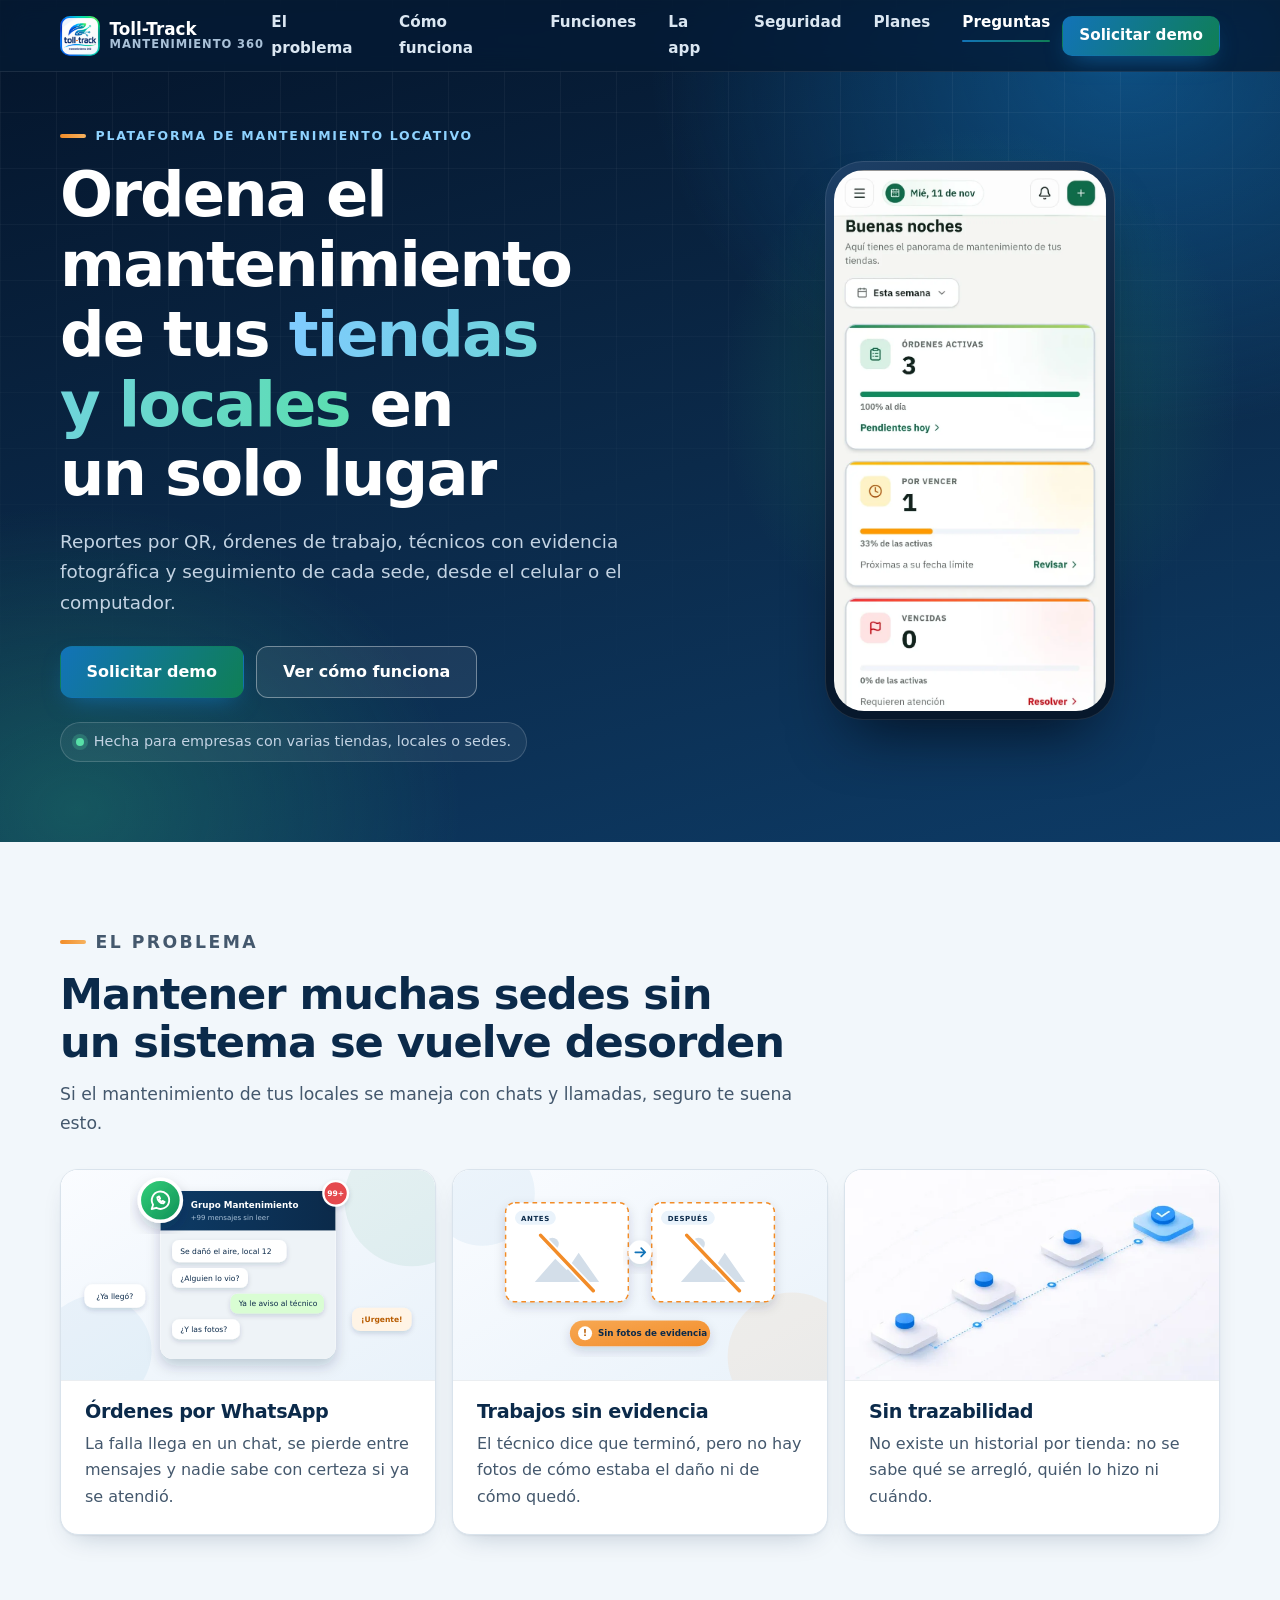
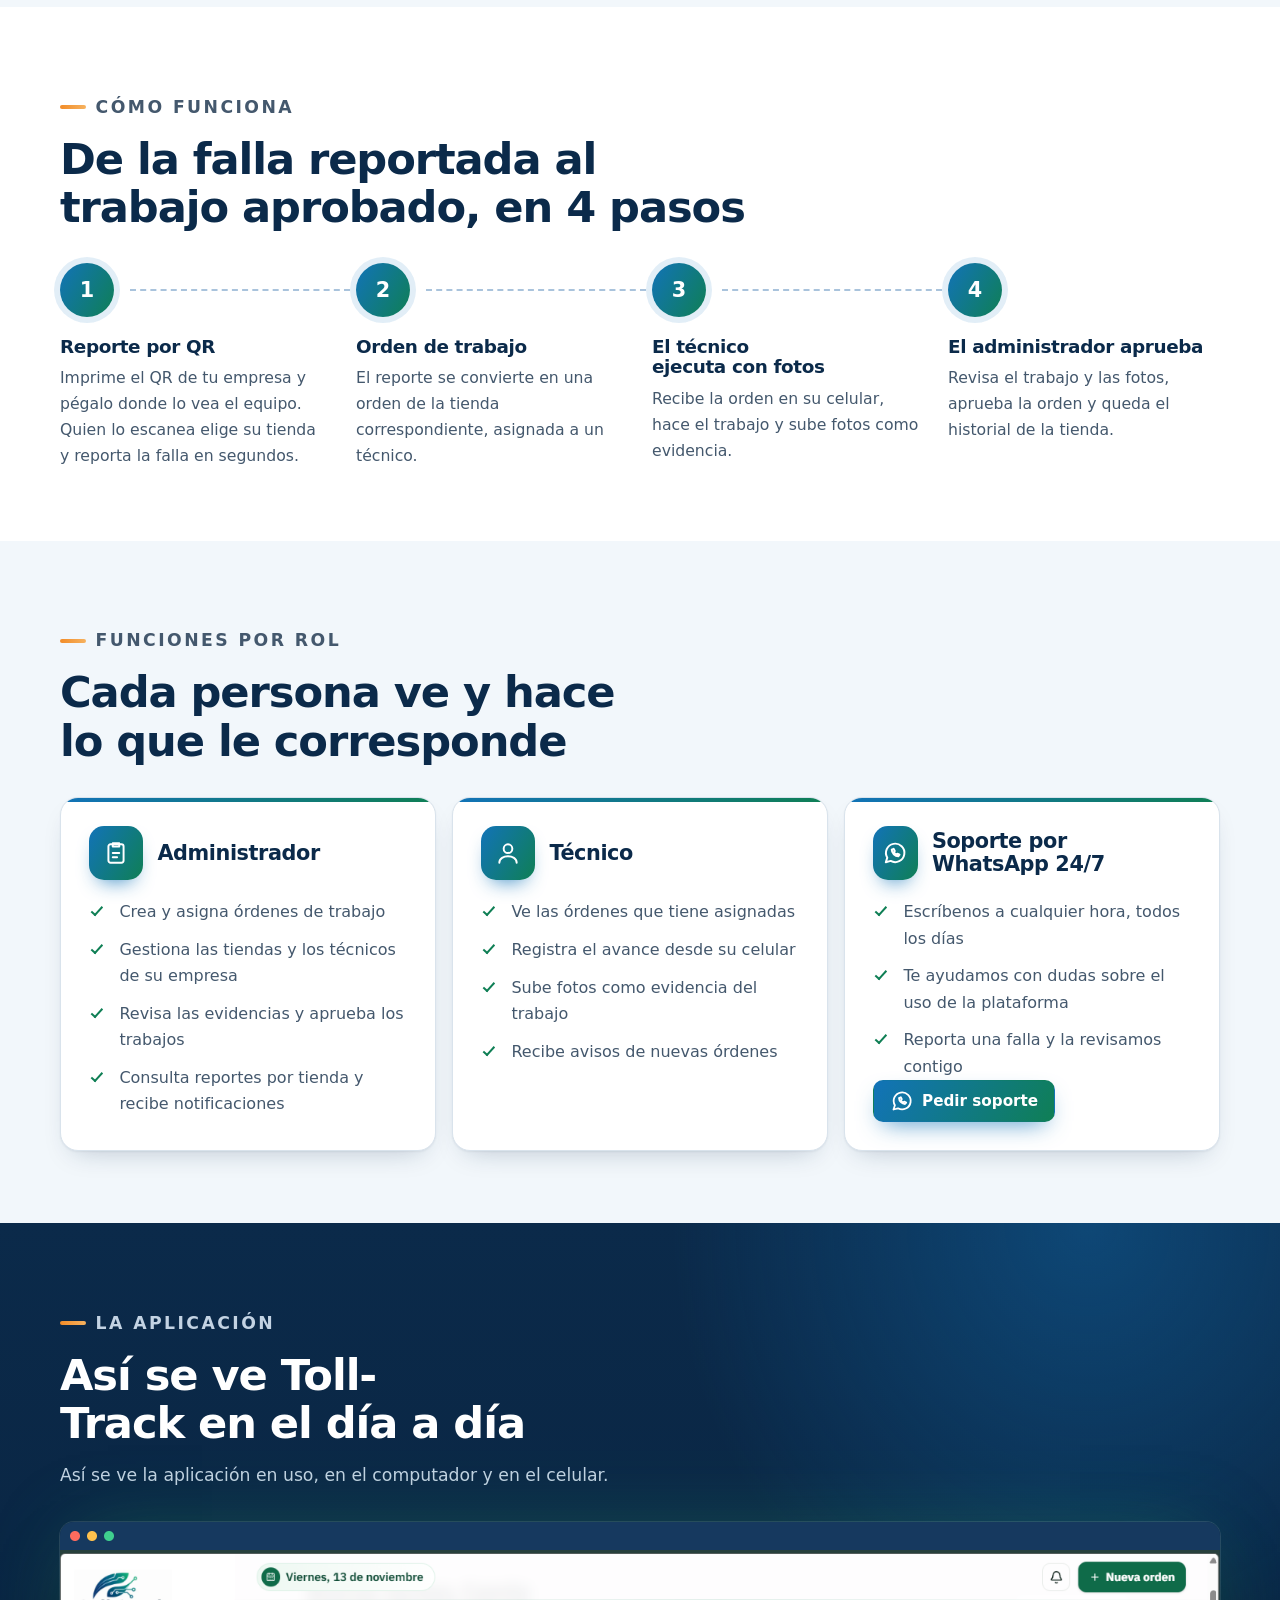
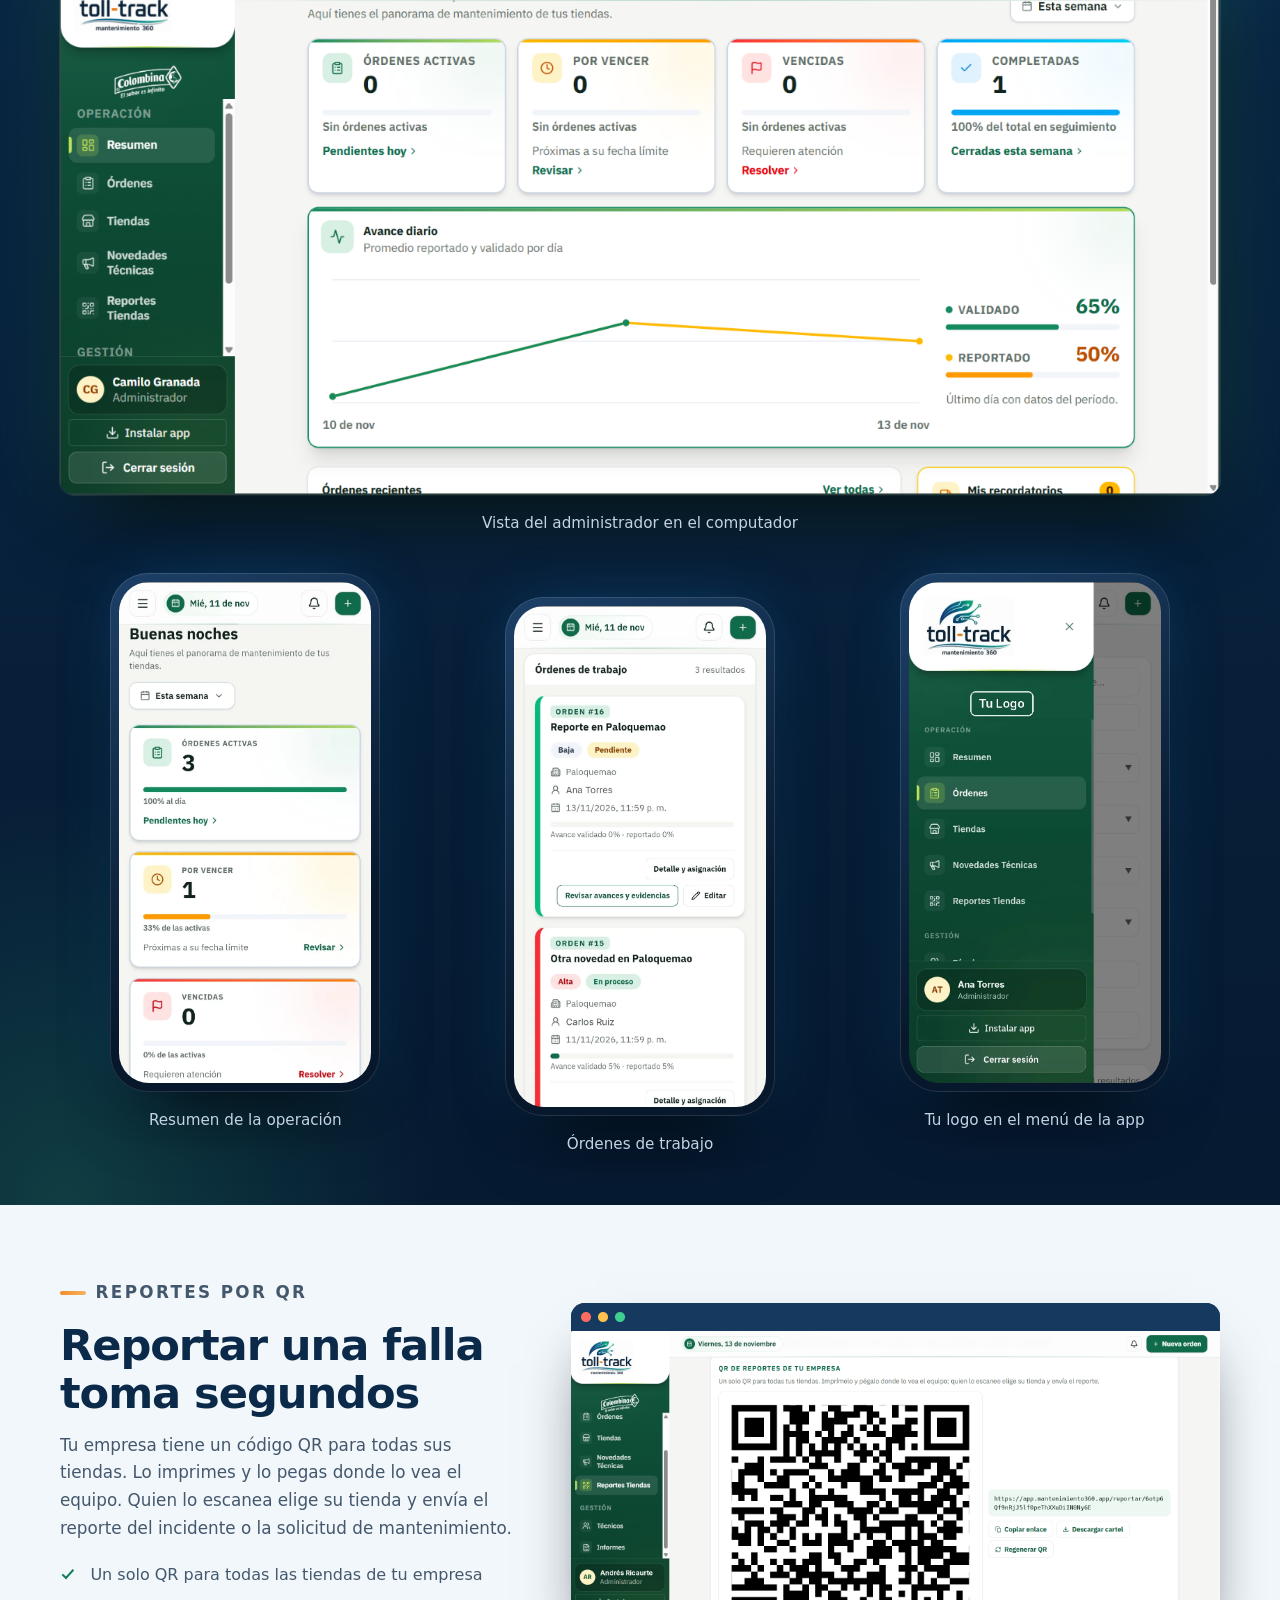
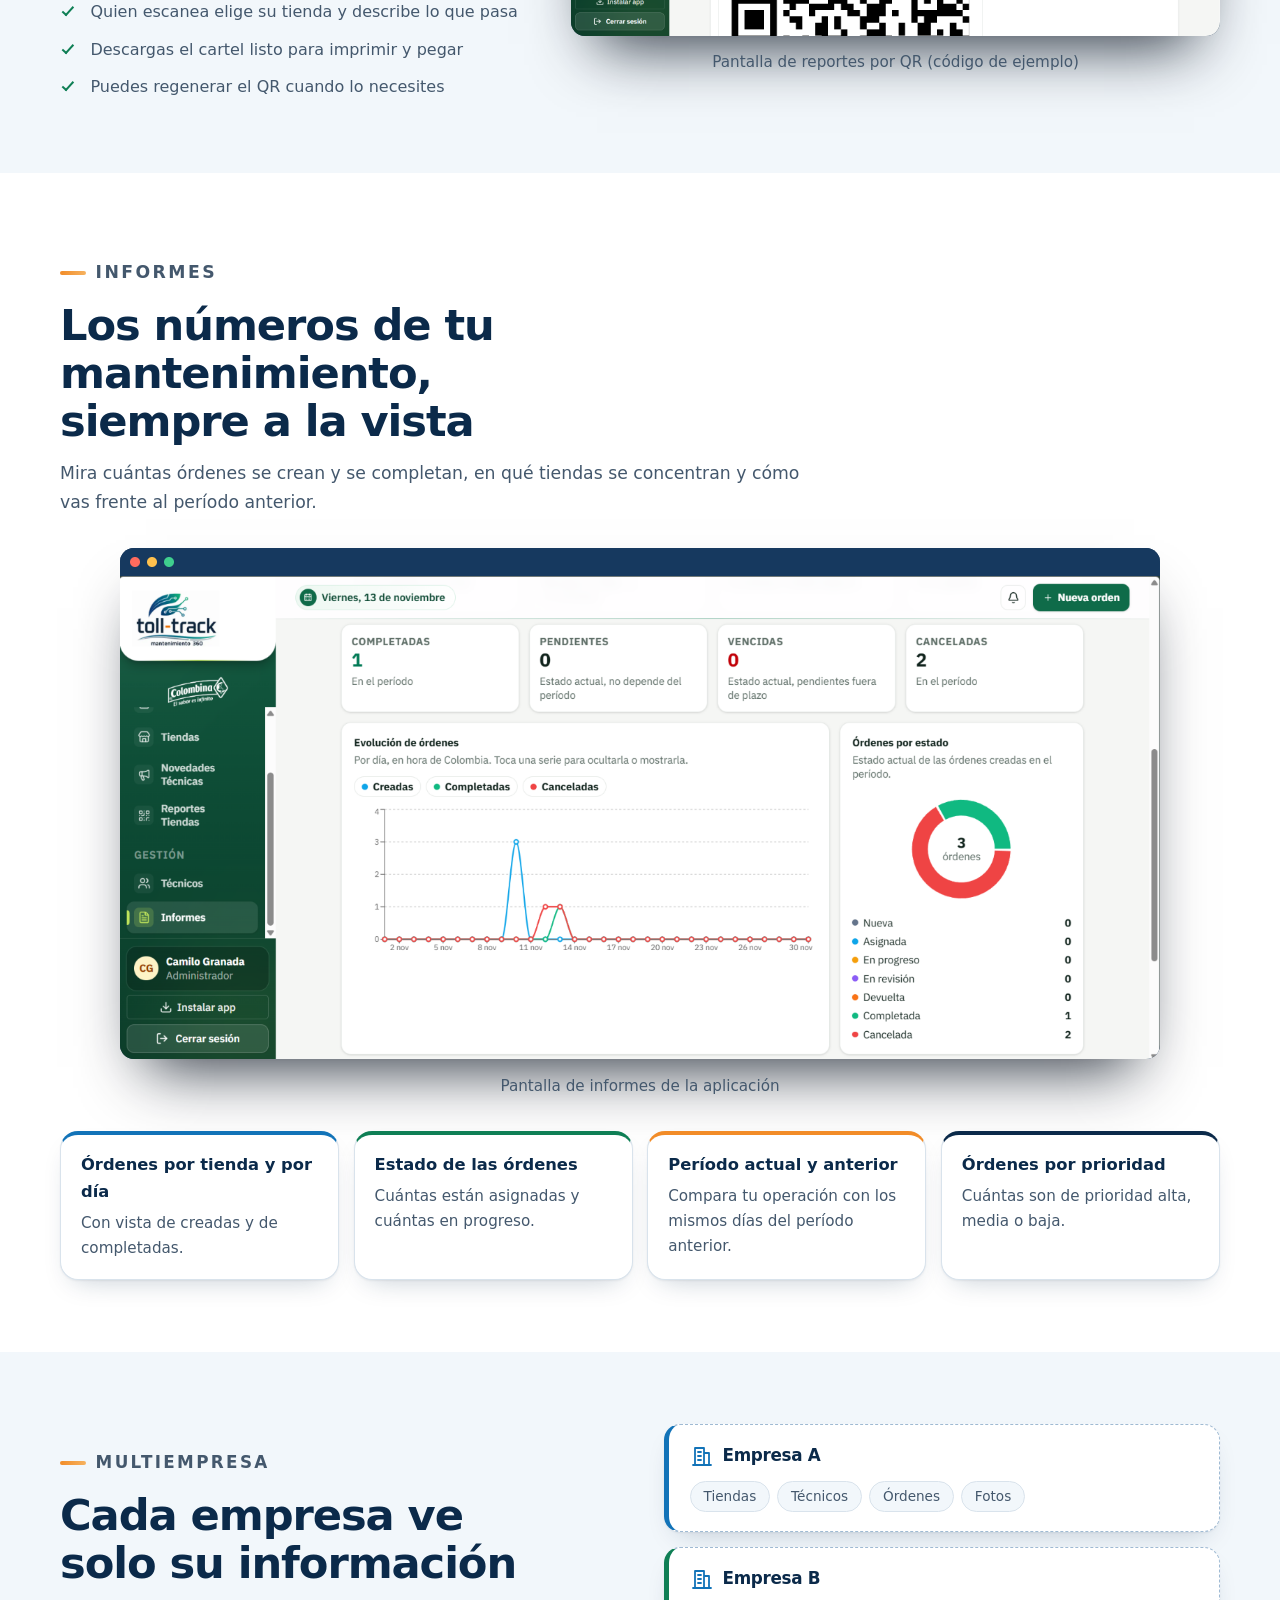
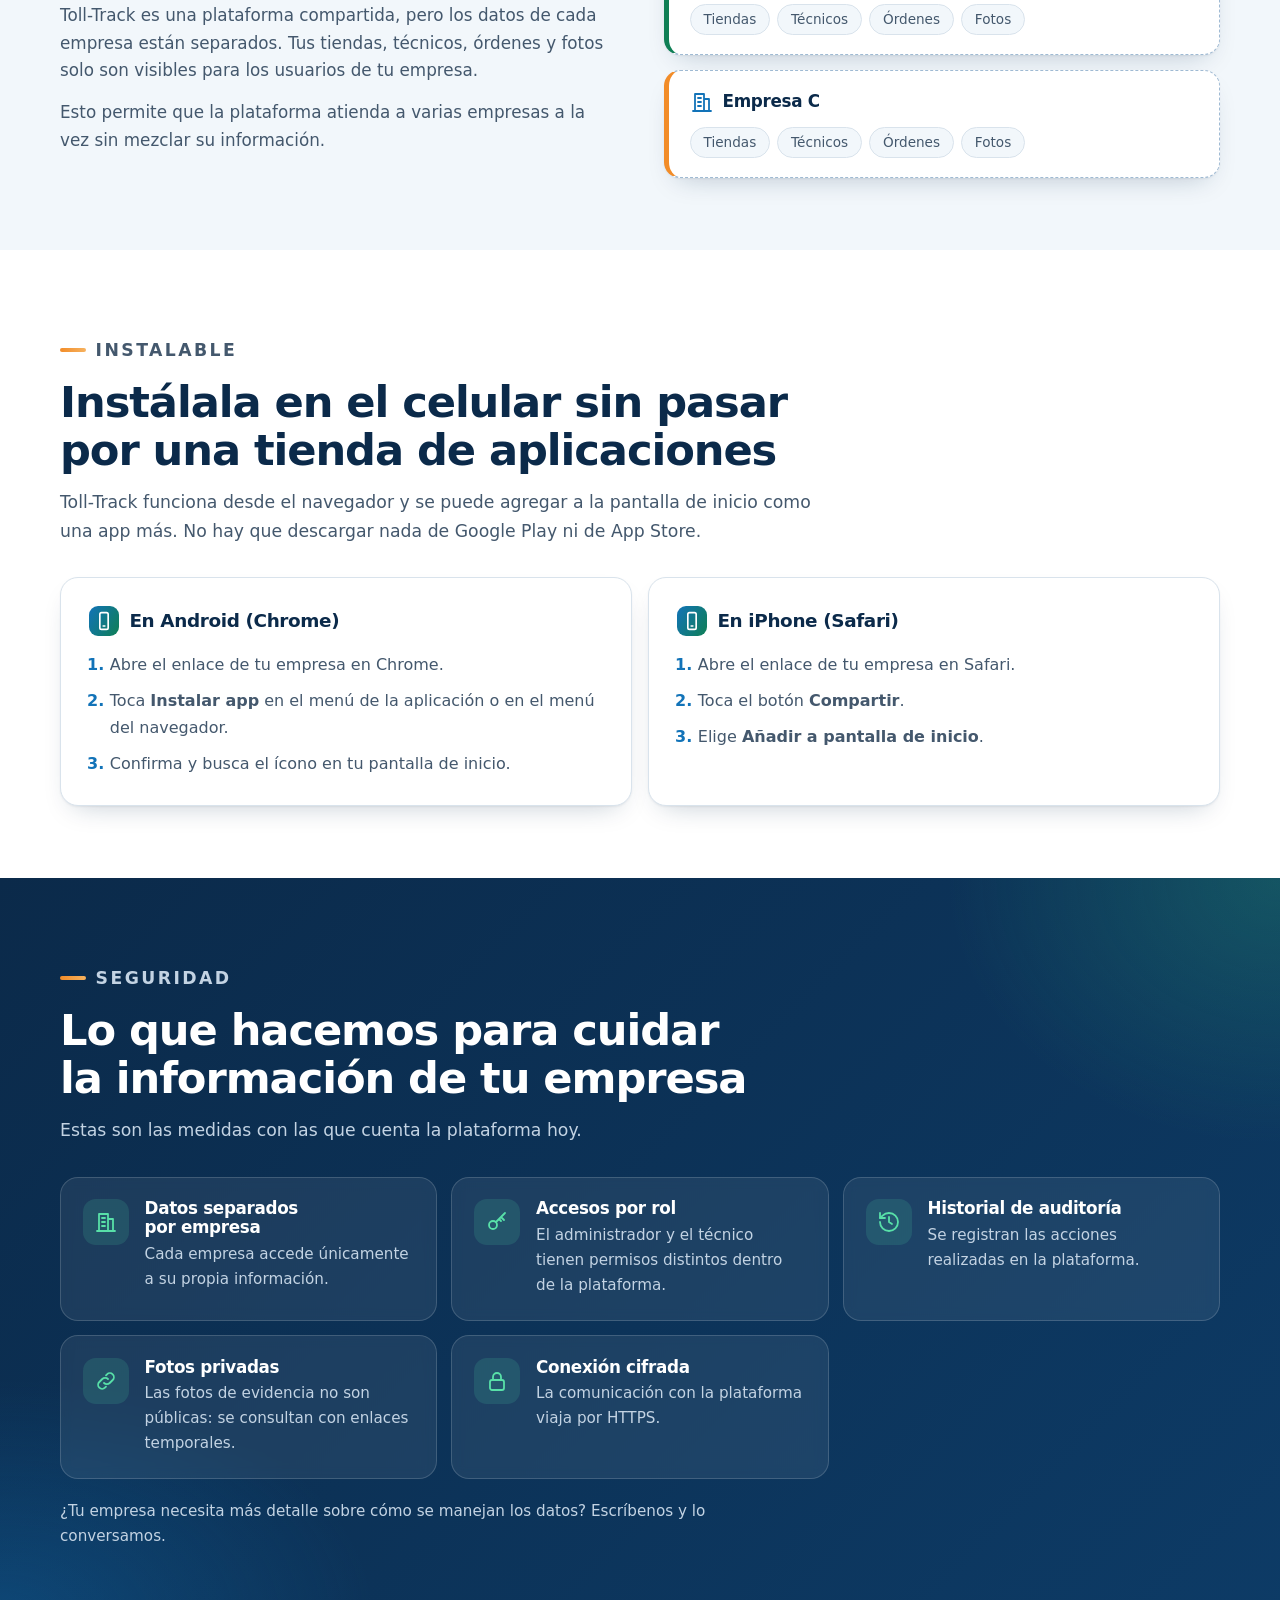
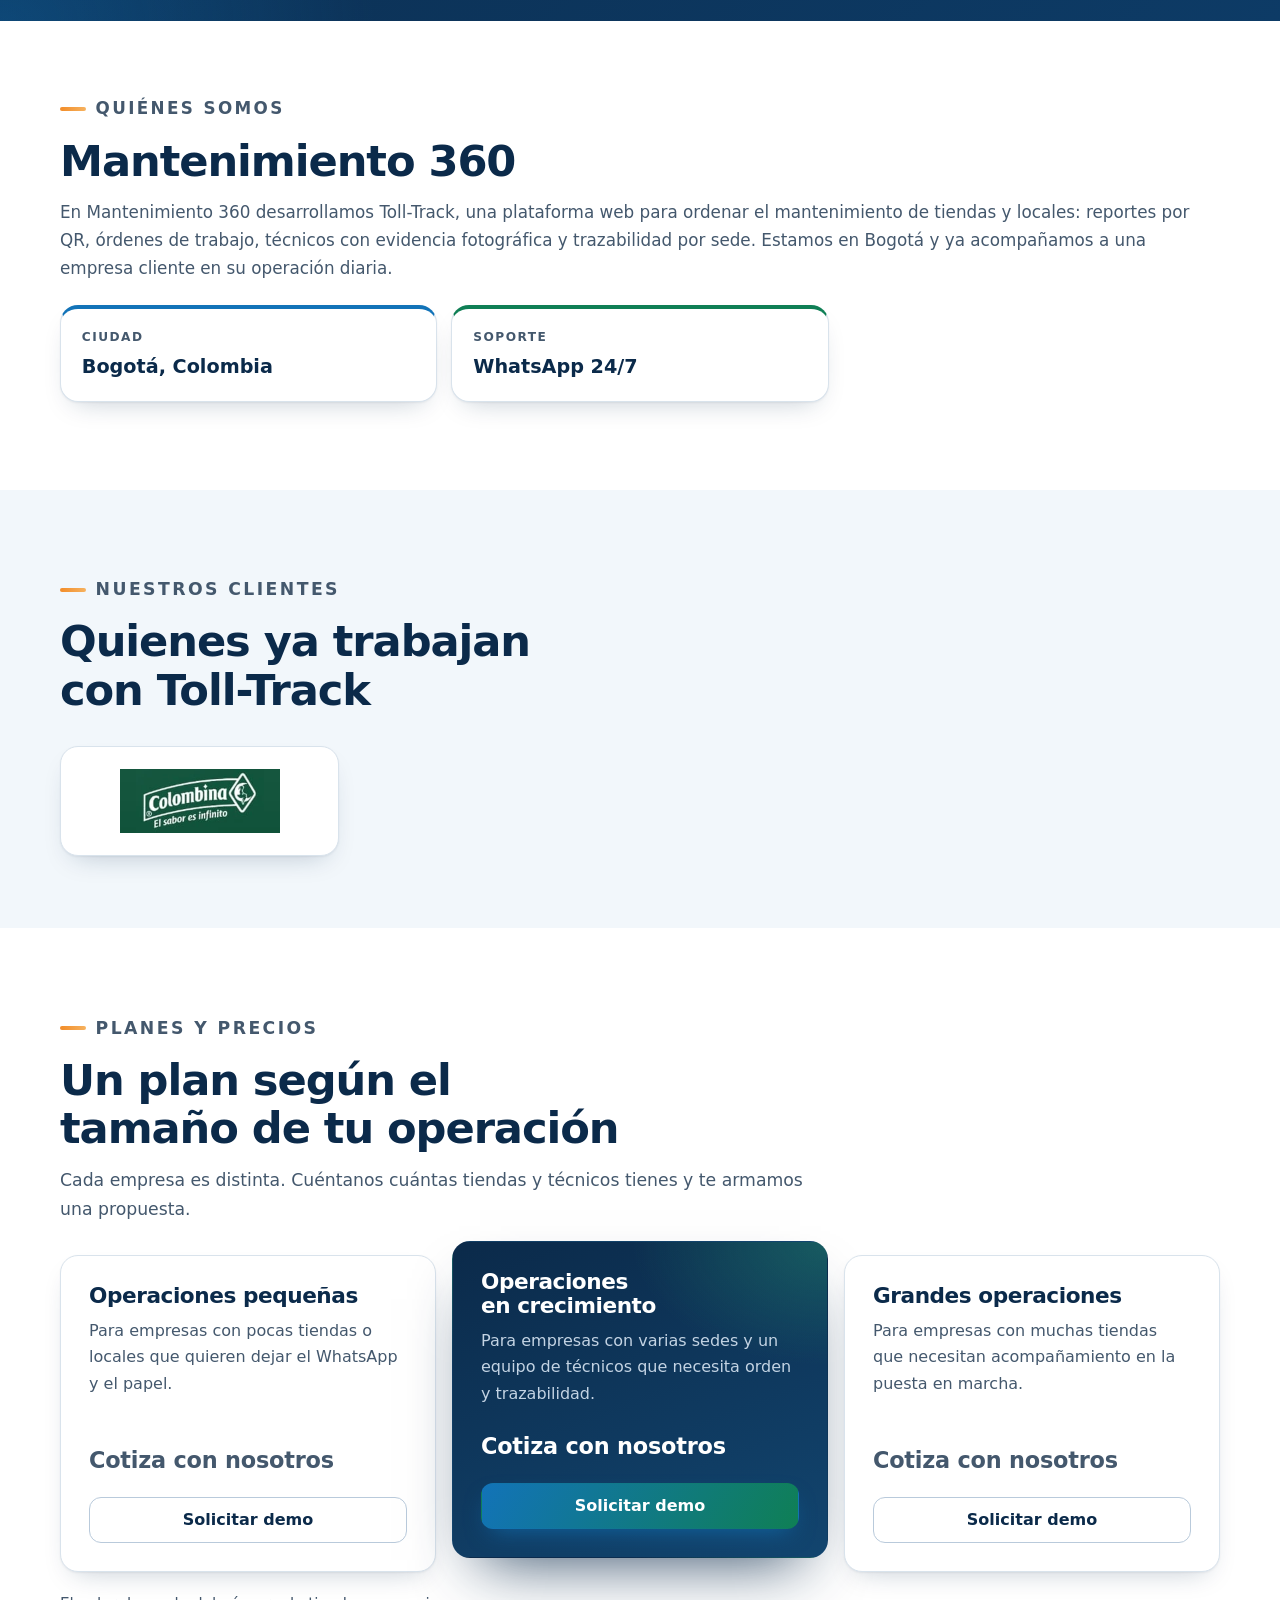
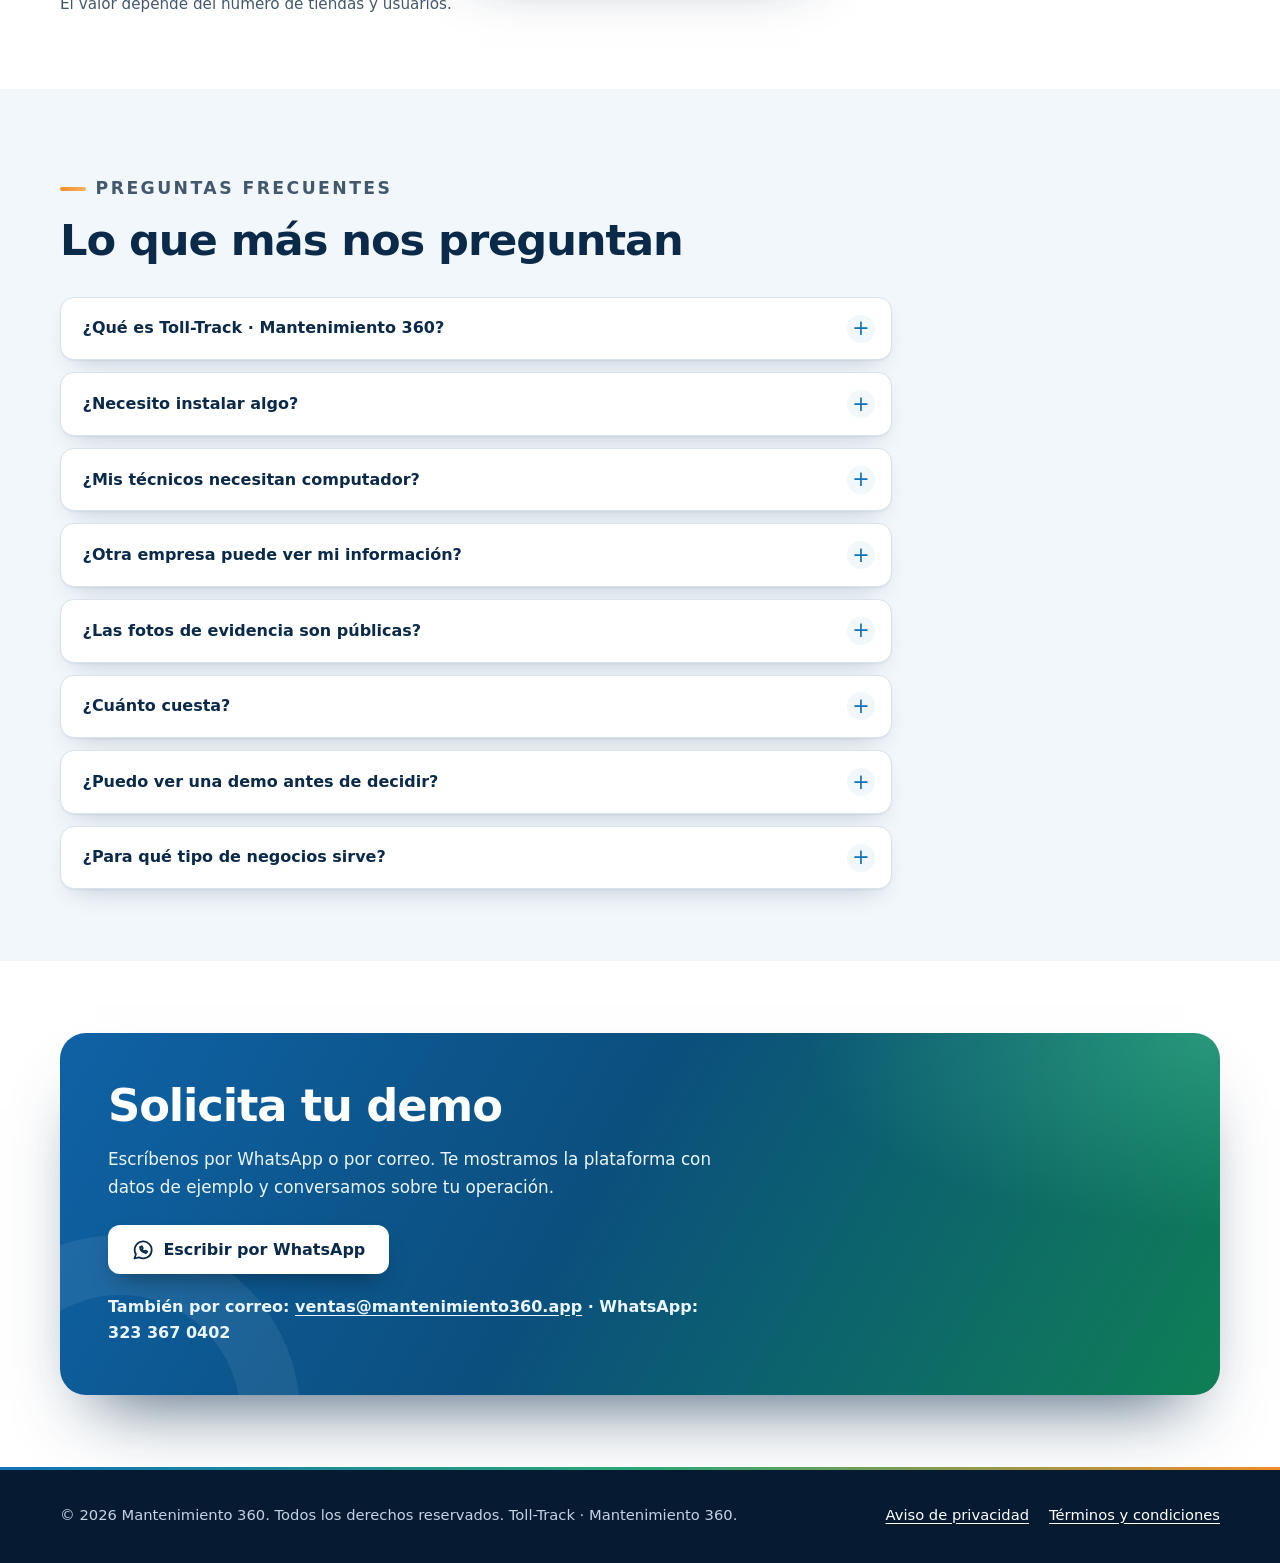
==== commit ea153a6a: "Actualiza el correo de contacto a ventas@mantenimiento360.app" ====
--- a/index.html
+++ b/index.html
@@ -597,7 +597,7 @@
             <svg class="ic" aria-hidden="true"><use href="#i-wa"/></svg>Escribir por WhatsApp
           </a>
         </div>
-        <p class="mail">También por correo: <a href="mailto:gomezmigue875@gmail.com">maantenimiento.360@gmail.com</a> · WhatsApp: 323 367 0402</p>
+        <p class="mail">También por correo: <a href="mailto:ventas@mantenimiento360.app">ventas@mantenimiento360.app</a> · WhatsApp: 323 367 0402</p>
       </div>
     </div>
   </section>
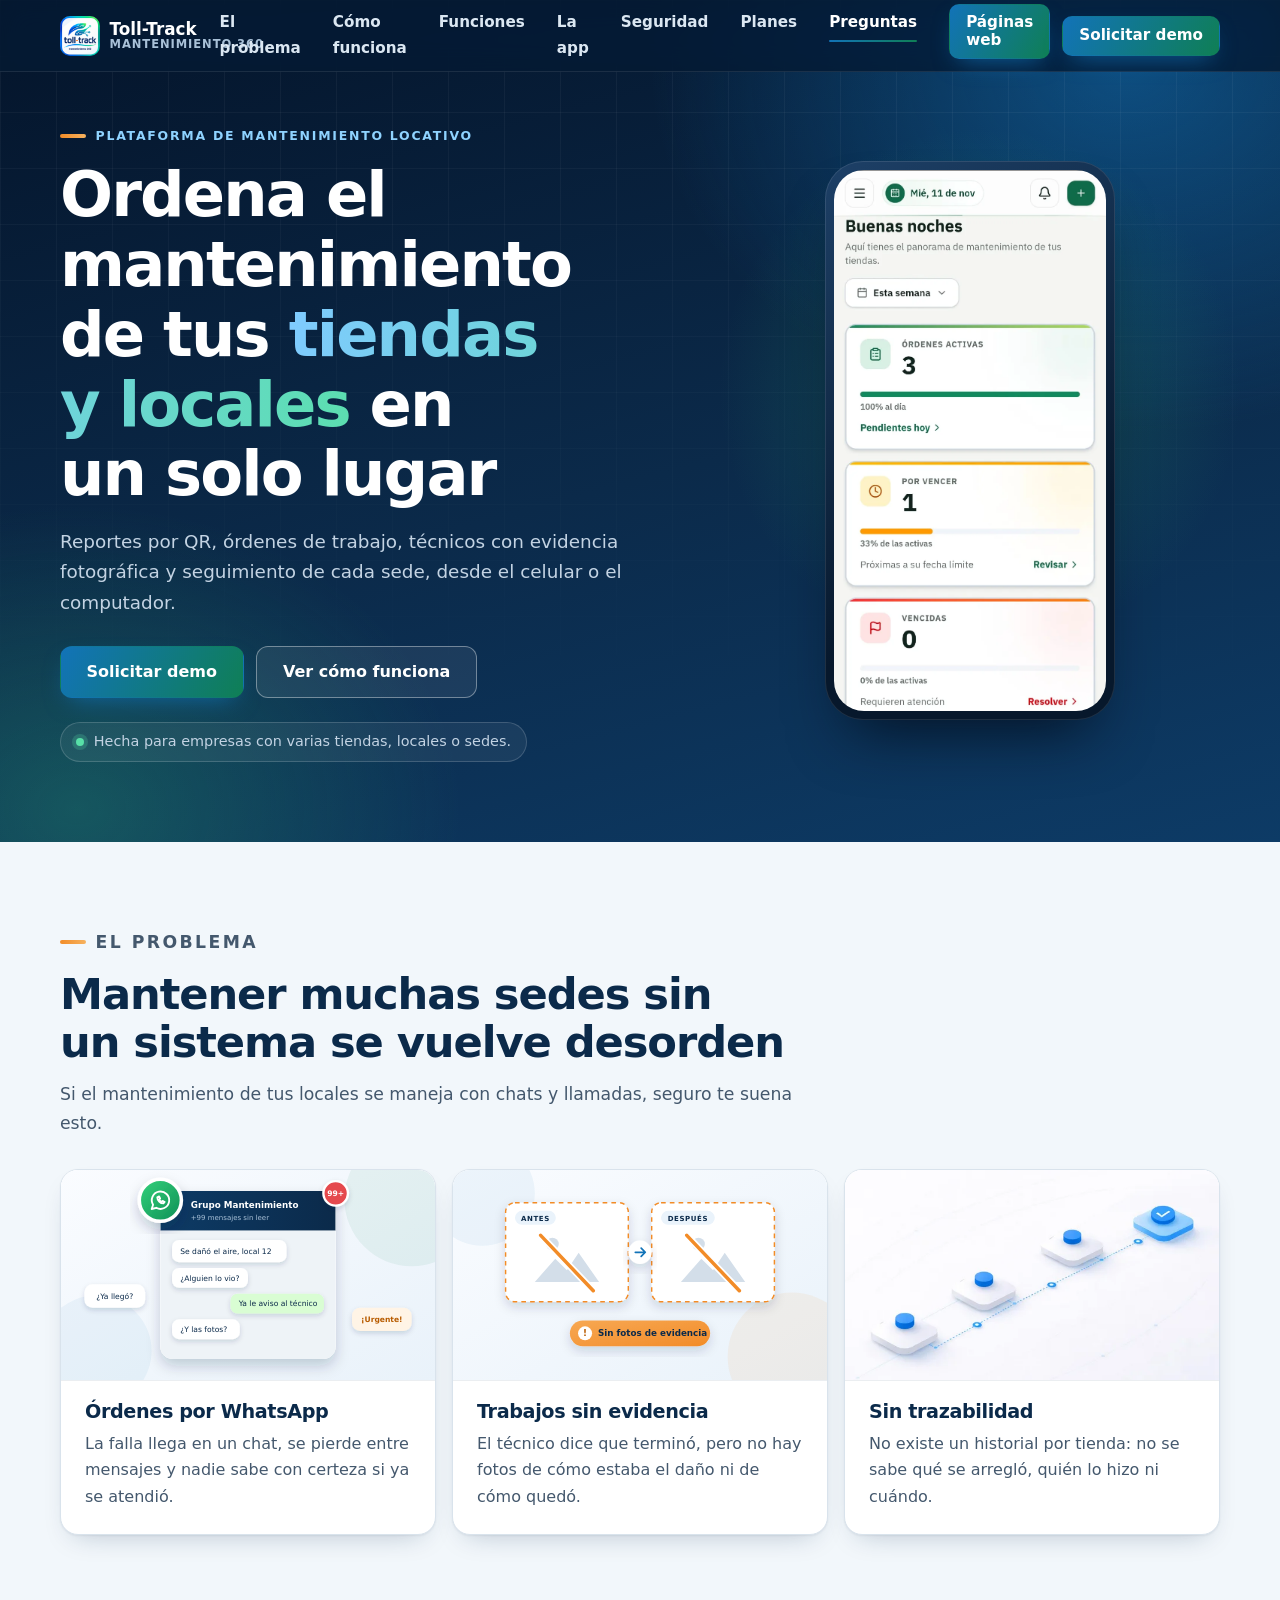
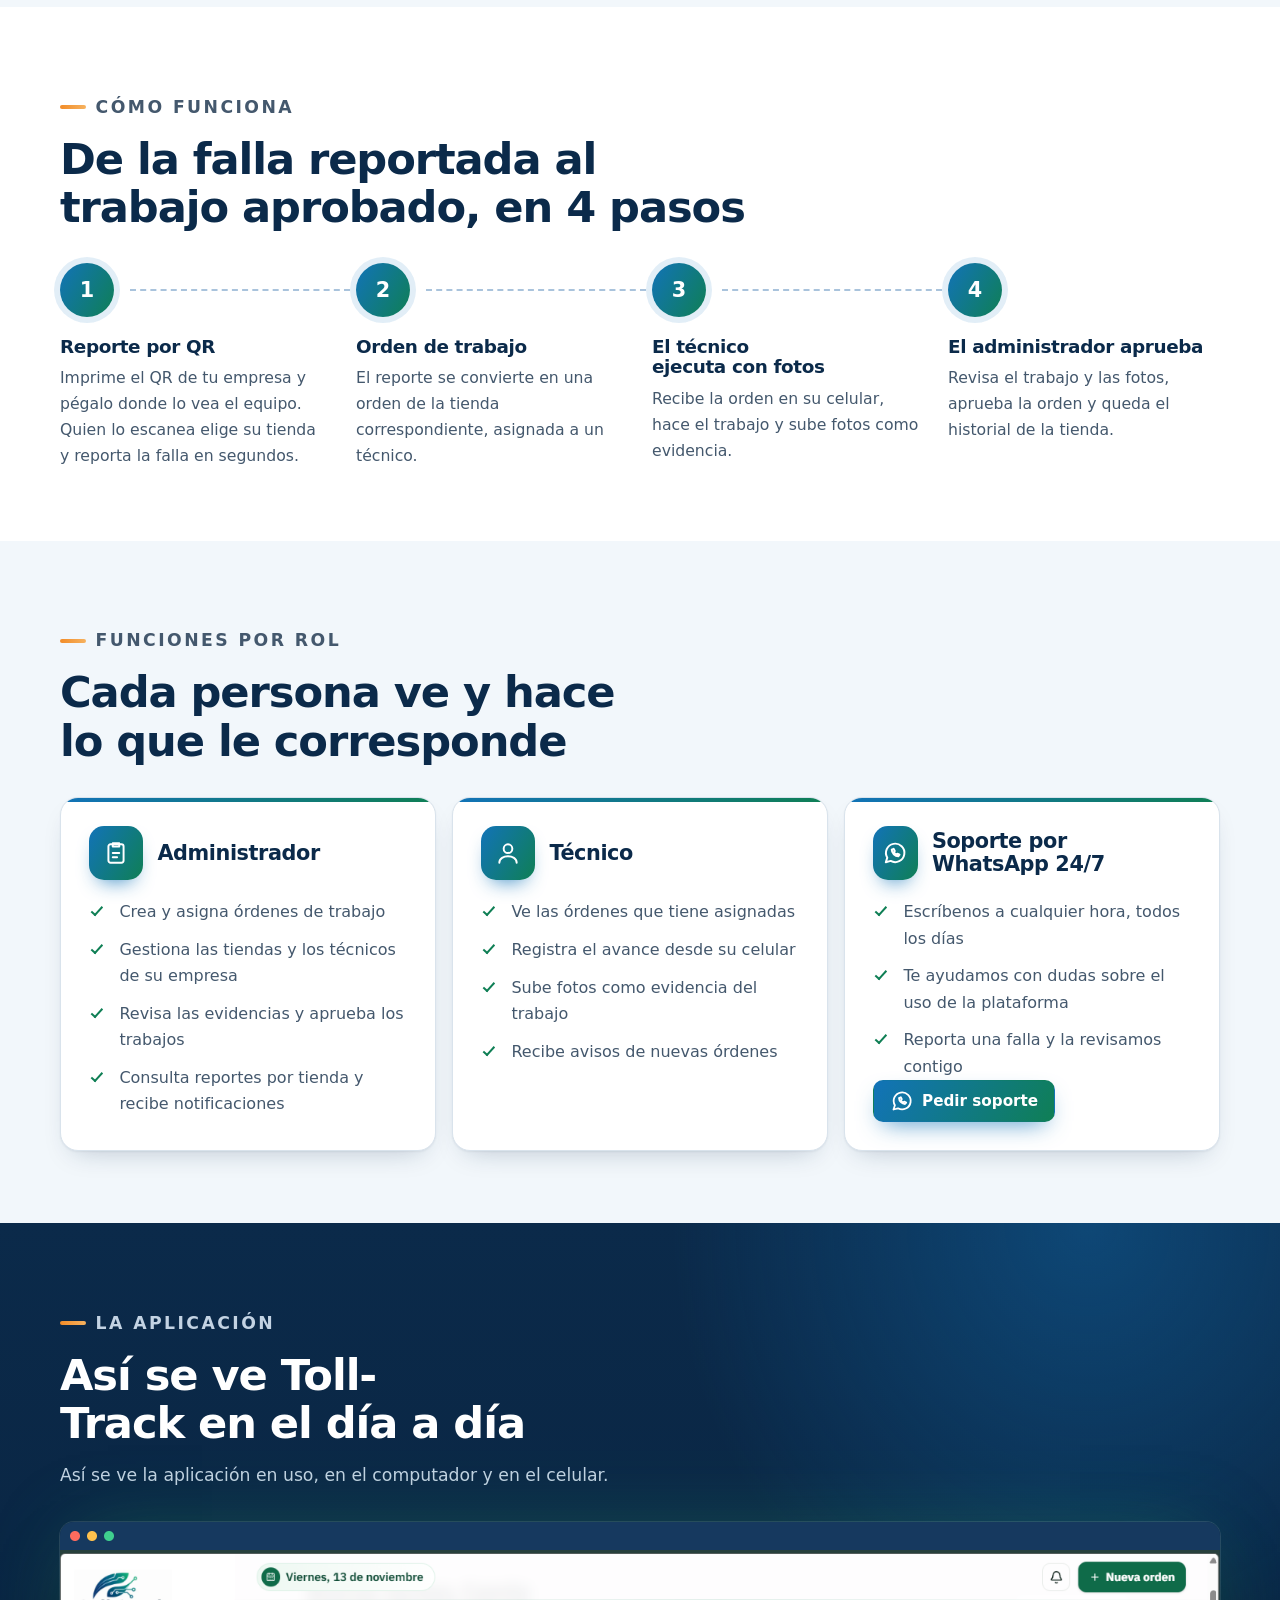
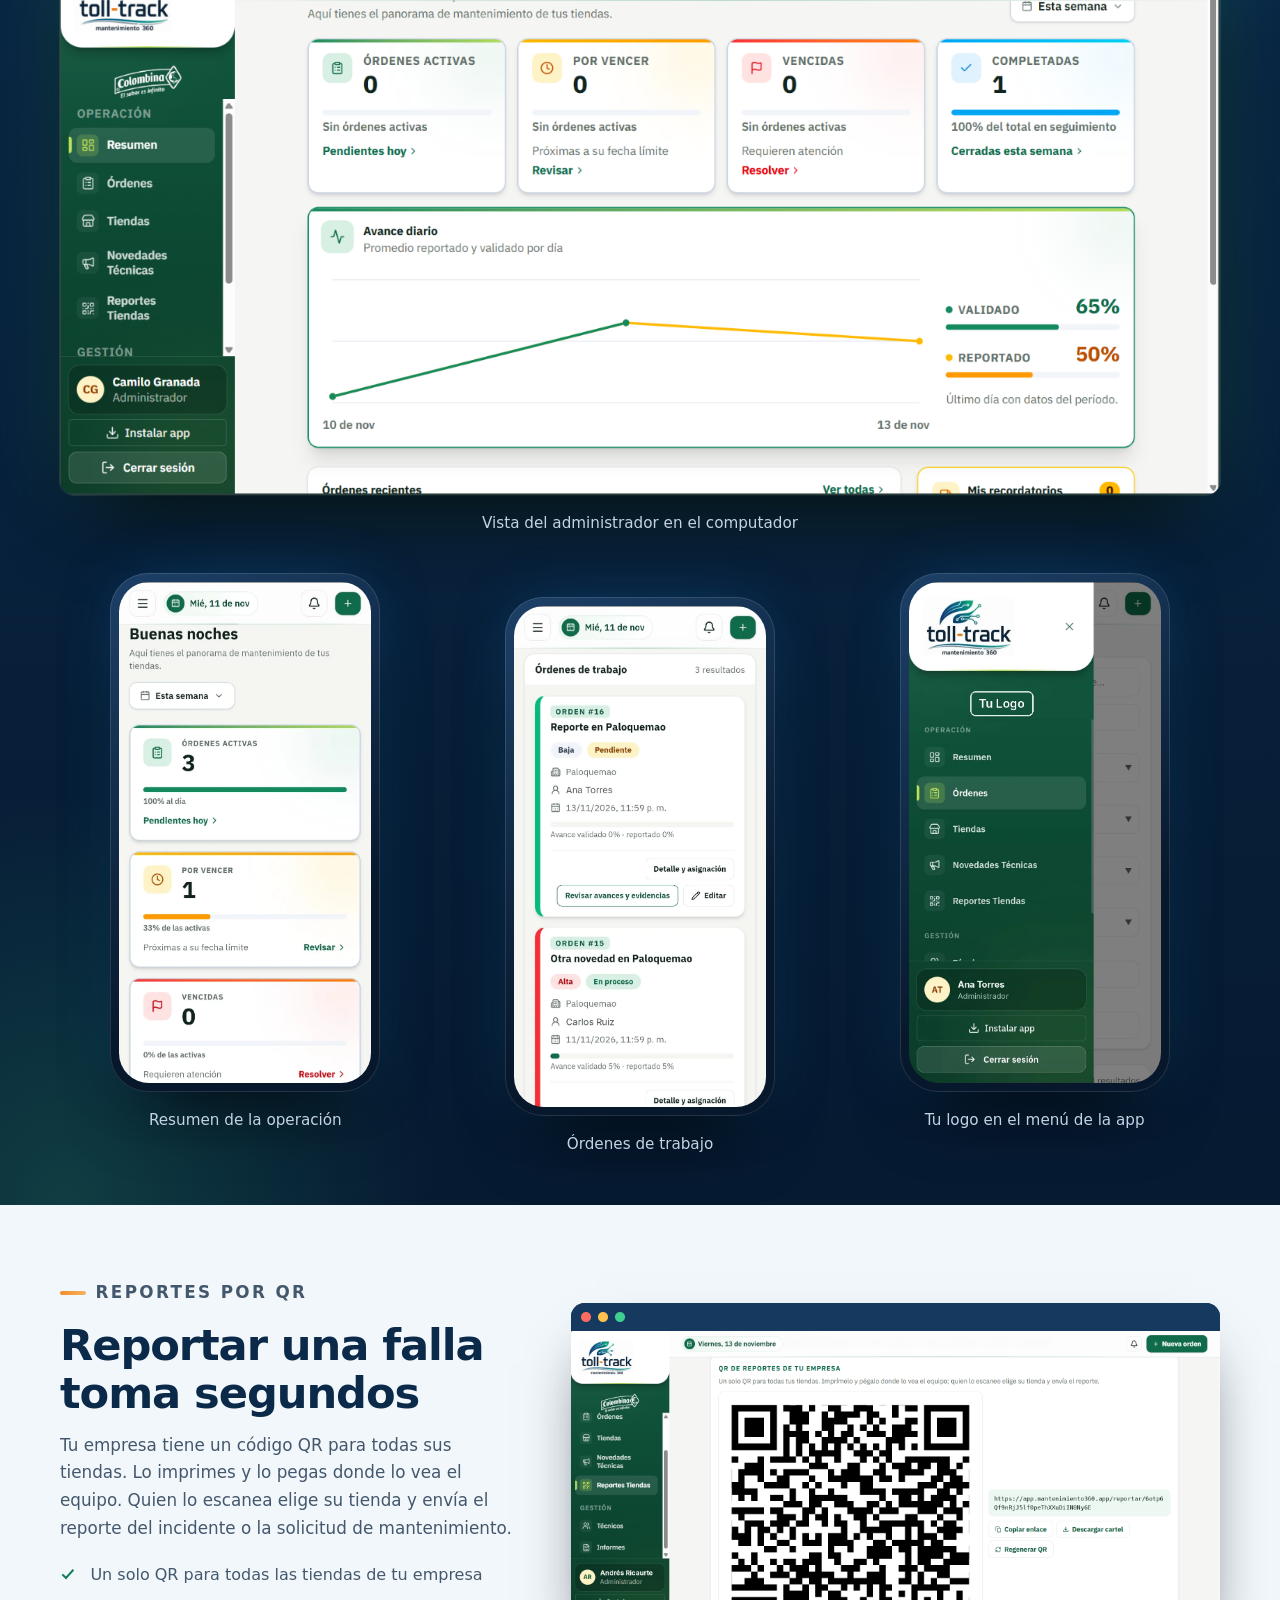
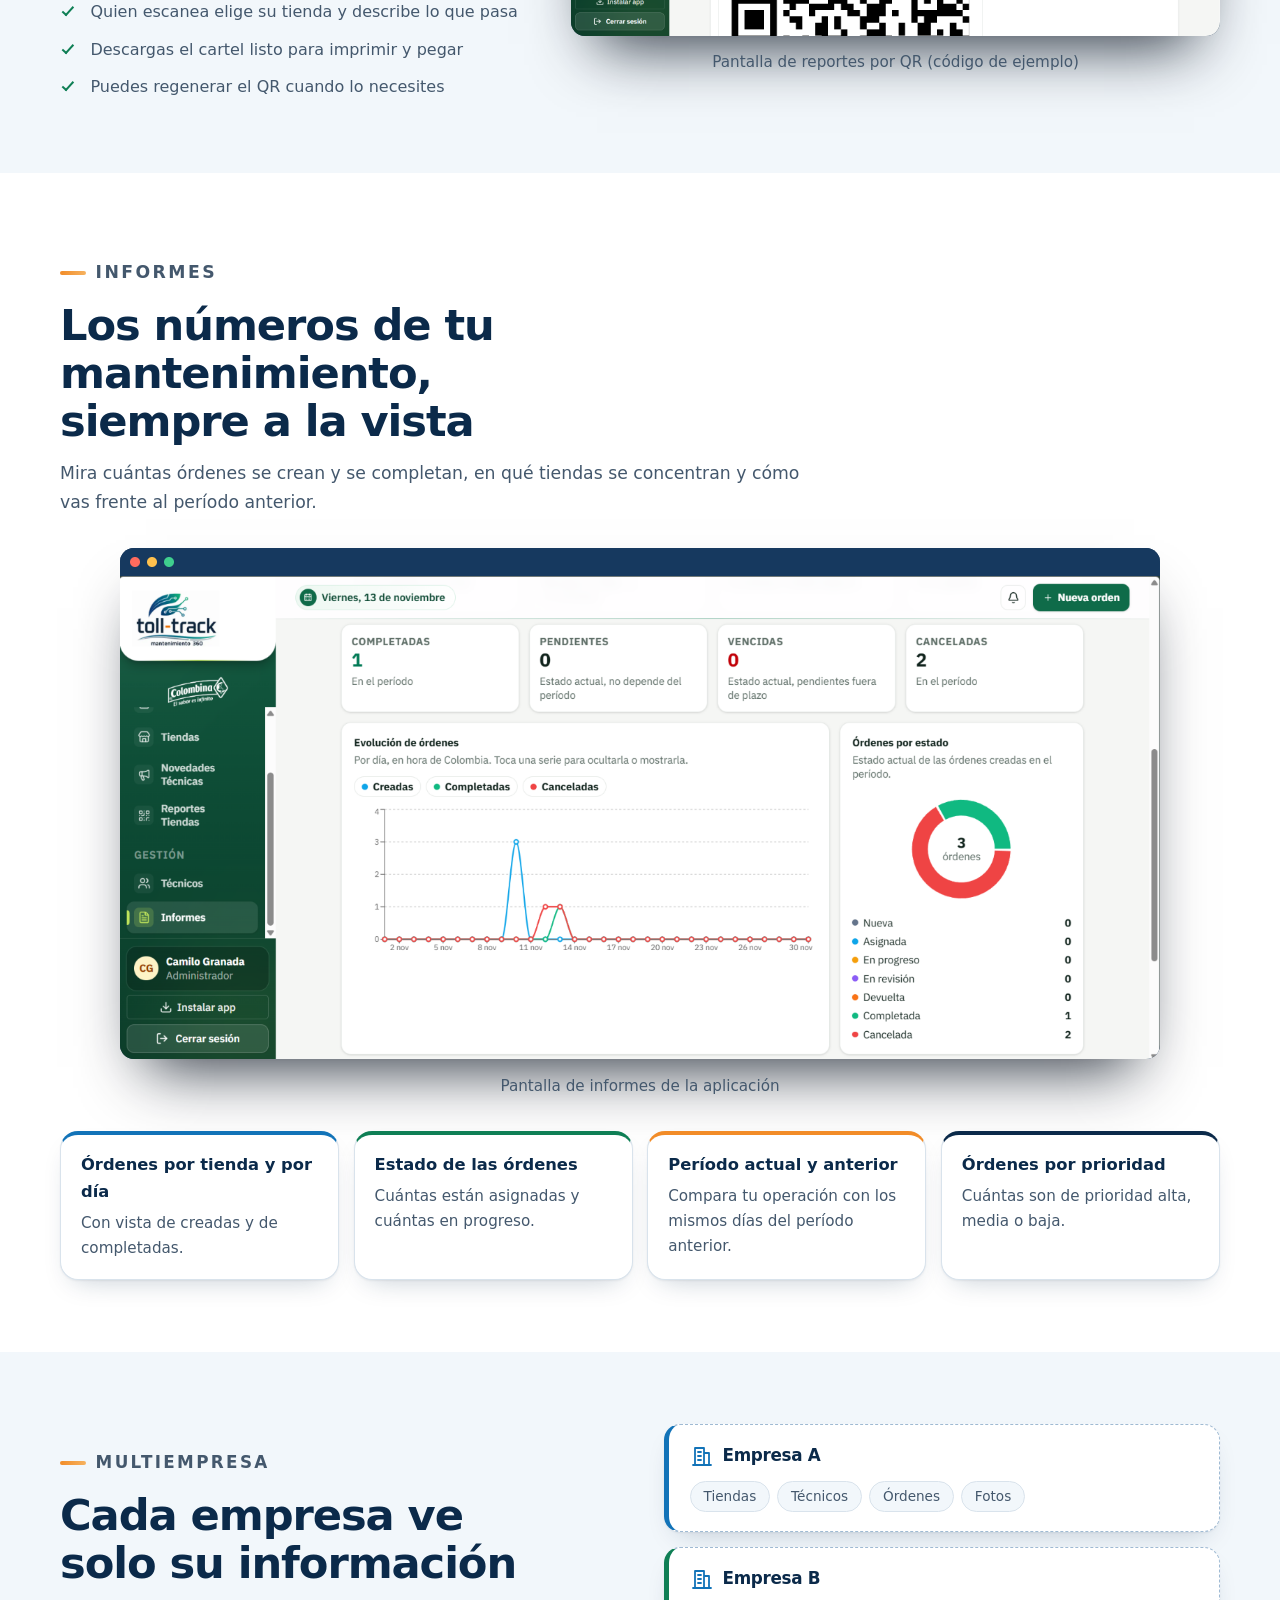
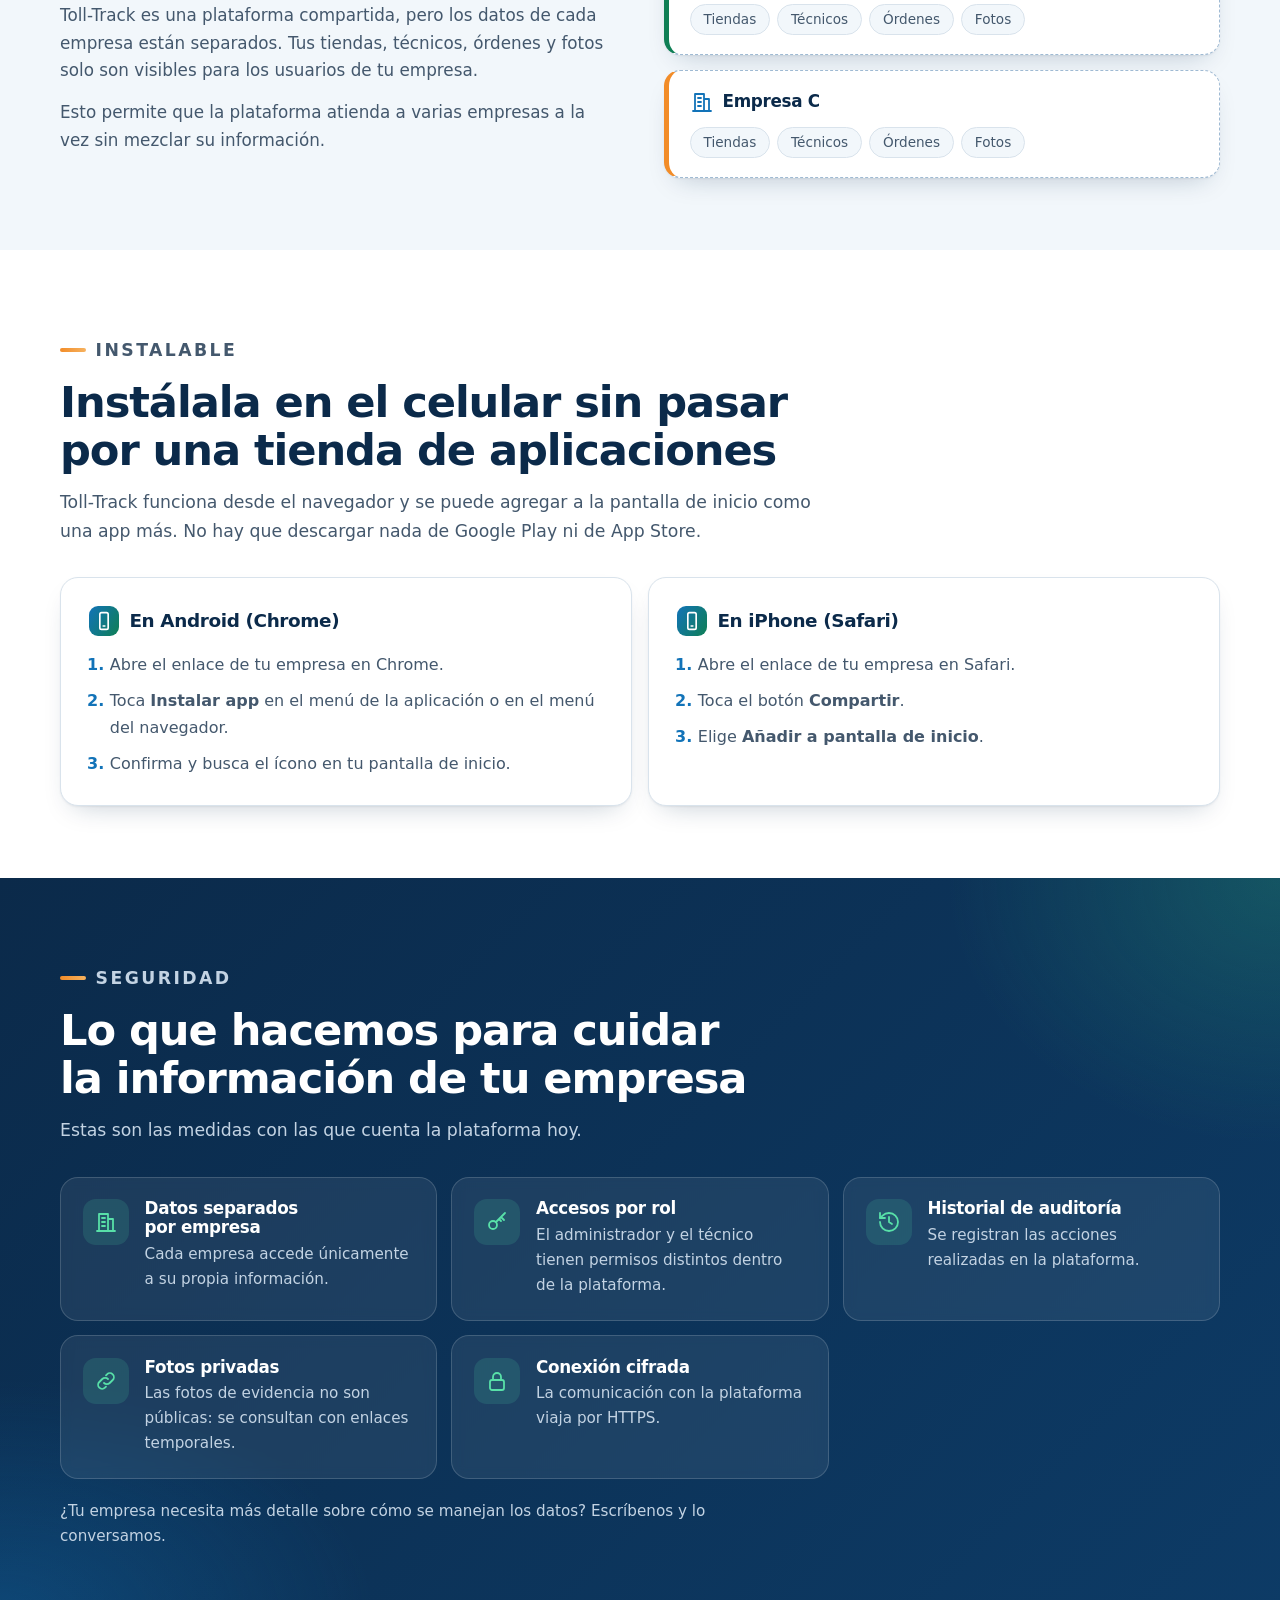
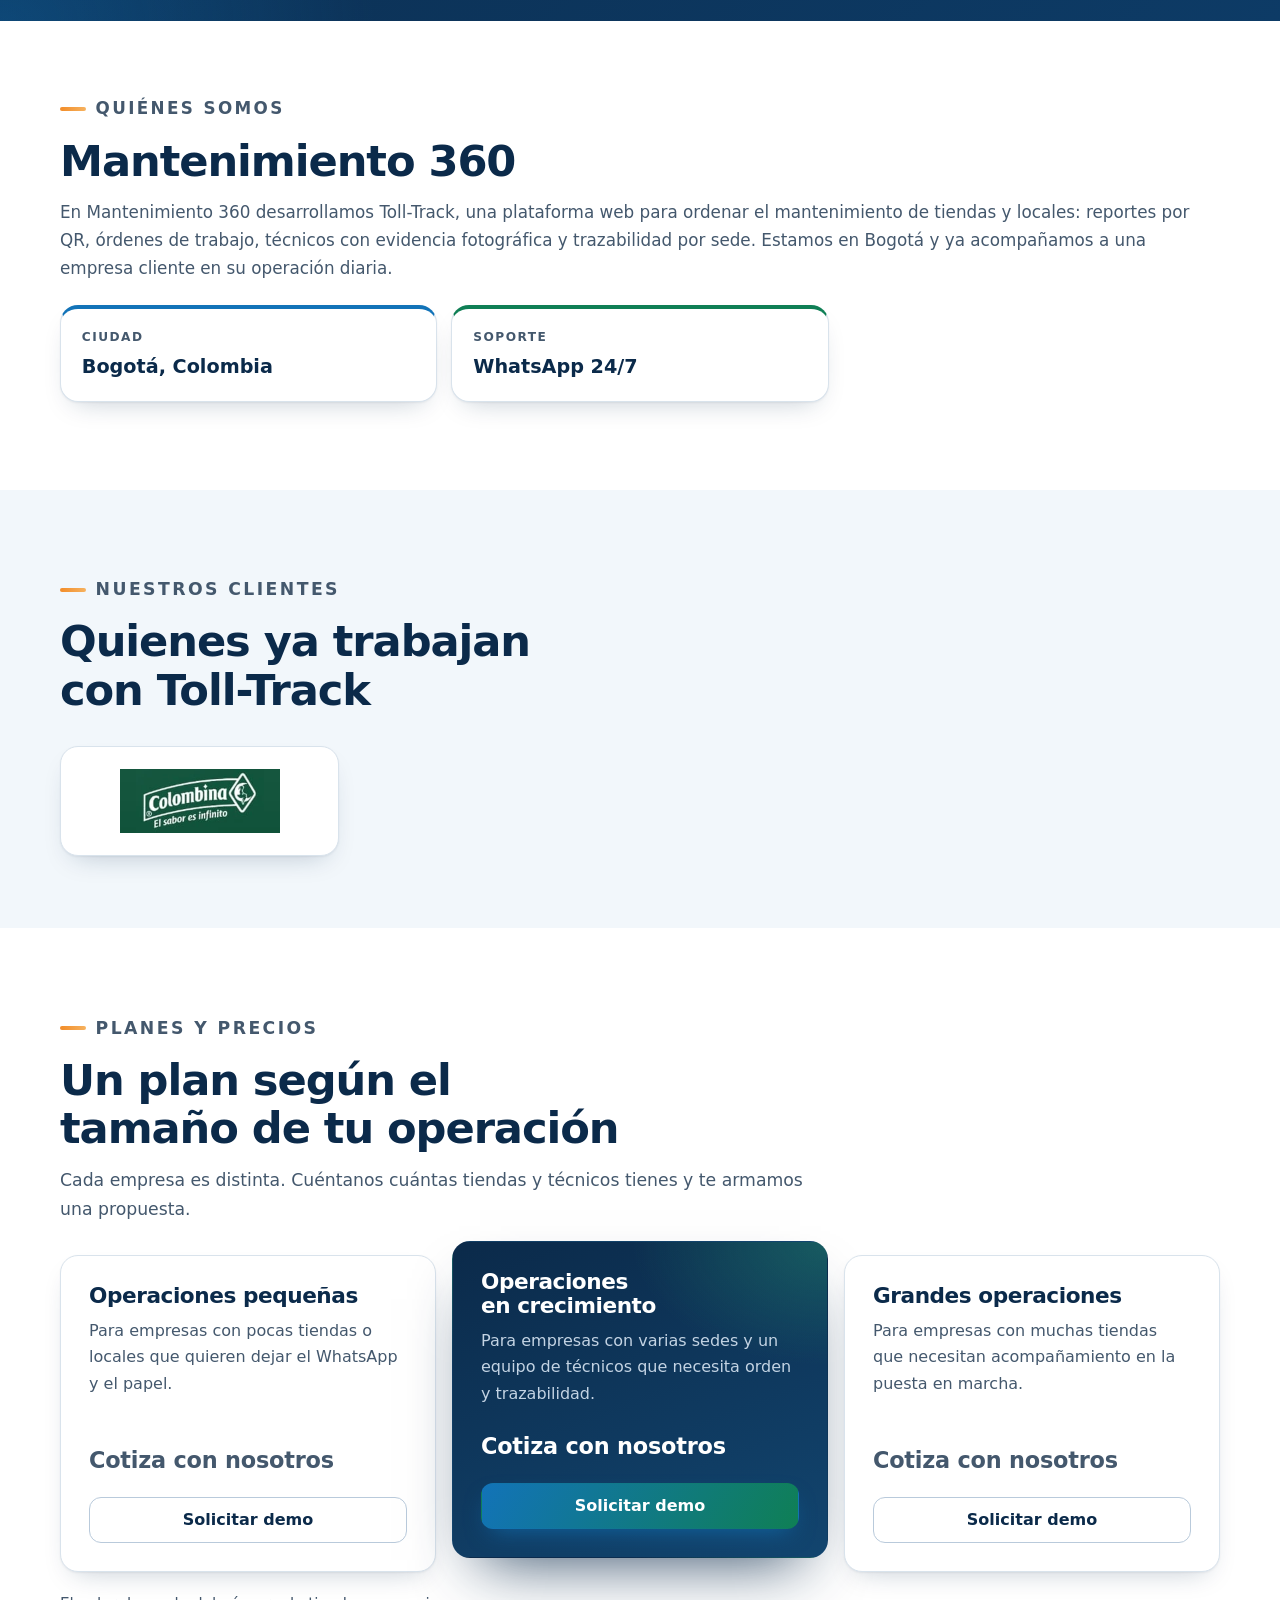
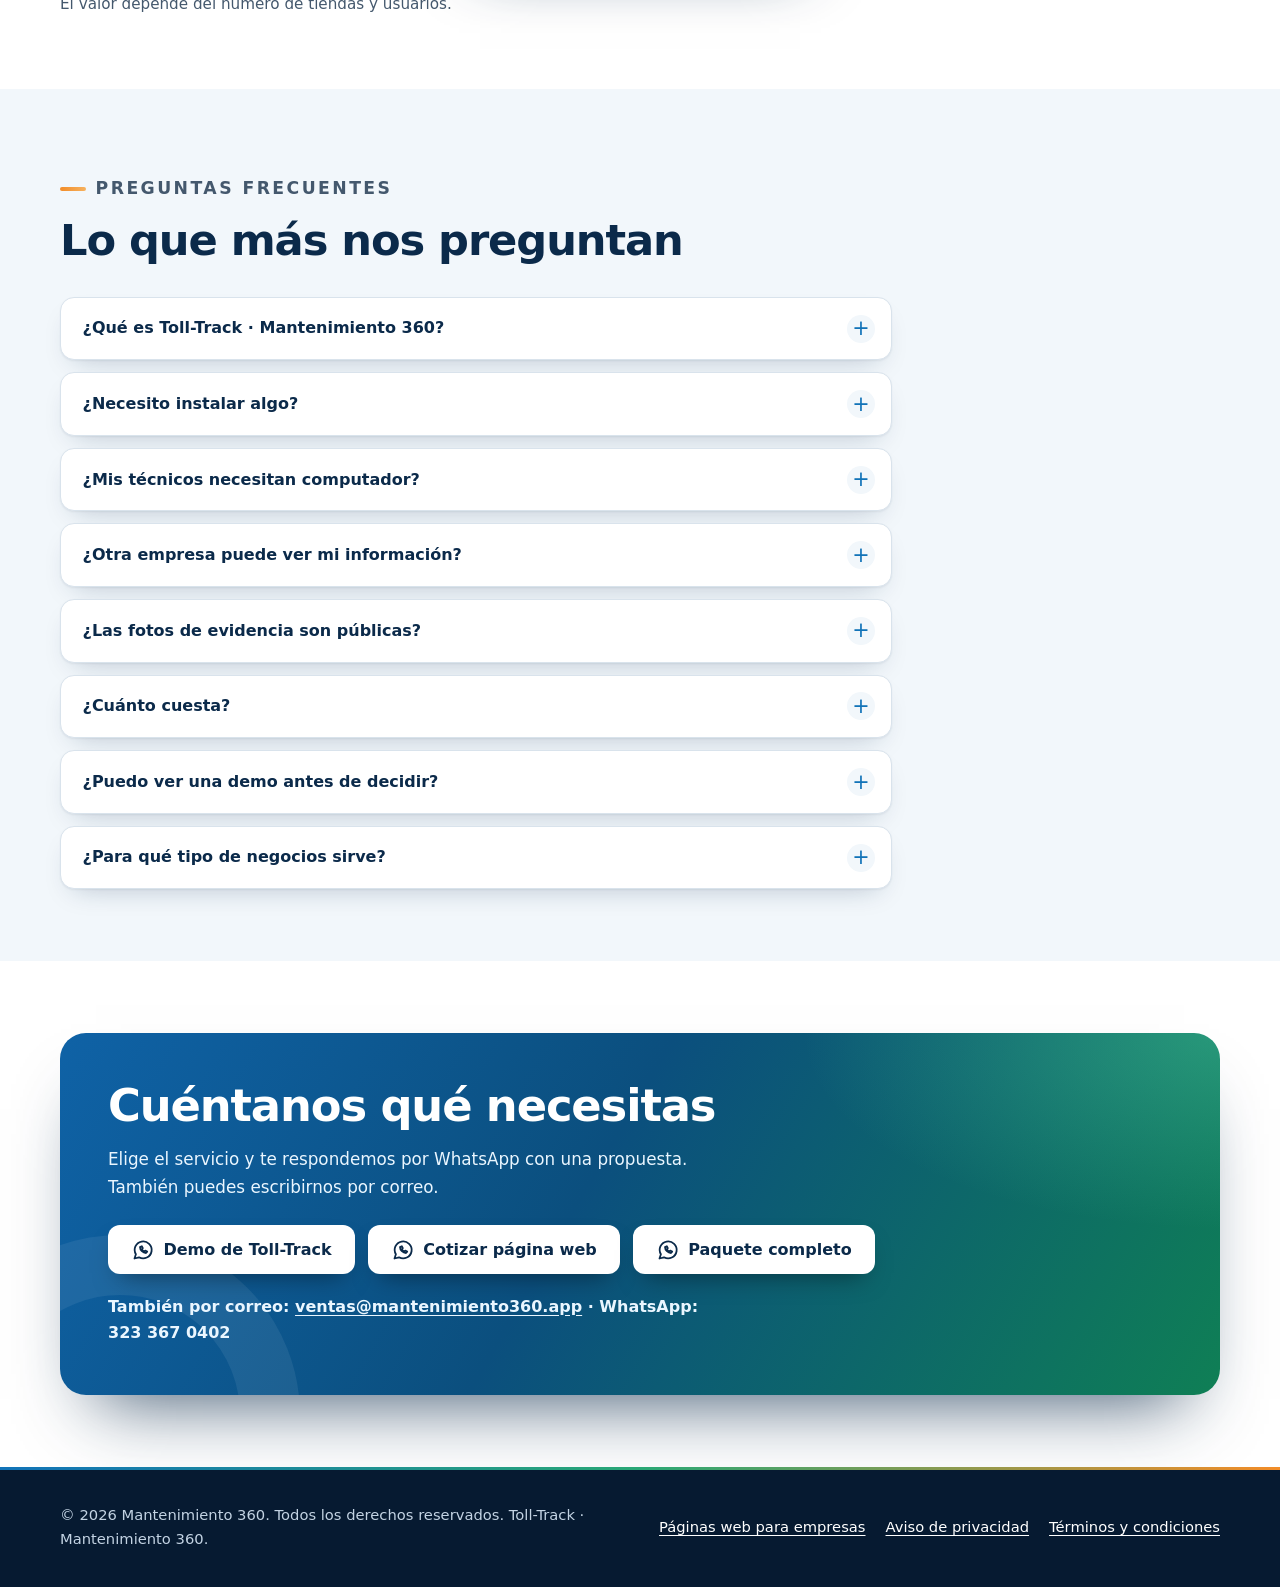
==== commit 898c1d39: "Actualiza paginas-web con imagen" ====
--- a/index.html
+++ b/index.html
@@ -43,6 +43,7 @@
   <link rel="apple-touch-icon" href="img/icon-512.png">
 
   <link rel="stylesheet" href="css/styles.css">
+  <link rel="stylesheet" href="css/servicios.css">
   <script src="js/main.js" defer></script>
 </head>
 <body>
@@ -92,6 +93,7 @@
         <li><a href="#seguridad">Seguridad</a></li>
         <li><a href="#planes">Planes</a></li>
         <li><a href="#preguntas">Preguntas</a></li>
+        <li><a class="btn btn-primary btn-small nav-service" href="paginas-web.html">Páginas web</a></li>
       </ul>
     </nav>
 
@@ -589,12 +591,20 @@
   <section id="contacto">
     <div class="wrap">
       <div class="contact">
-        <h2>Solicita tu demo</h2>
-        <p>Escríbenos por WhatsApp o por correo. Te mostramos la plataforma con datos de ejemplo y conversamos sobre tu operación.</p>
+        <h2>Cuéntanos qué necesitas</h2>
+        <p>Elige el servicio y te respondemos por WhatsApp con una propuesta. También puedes escribirnos por correo.</p>
         <div class="cta-row">
-          <a class="btn btn-light" href="https://wa.me/573233670402?text=Hola%2C%20quiero%20solicitar%20una%20demo%20de%20Toll-Track%20%C2%B7%20Mantenimiento%20360%20para%20mi%20empresa."
+          <a class="btn btn-light svc-wa svc-wa-tt" href="https://wa.me/573233670402?text=Hola%2C%20quiero%20solicitar%20una%20demo%20de%20Toll-Track%20%C2%B7%20Mantenimiento%20360%20para%20mi%20empresa."
              target="_blank" rel="noopener noreferrer">
-            <svg class="ic" aria-hidden="true"><use href="#i-wa"/></svg>Escribir por WhatsApp
+            <svg class="ic" aria-hidden="true"><use href="#i-wa"/></svg>Demo de Toll-Track
+          </a>
+          <a class="btn btn-light svc-wa svc-wa-web" href="https://wa.me/573233670402?text=Hola%2C%20quiero%20cotizar%20una%20p%C3%A1gina%20web%20para%20mi%20empresa."
+             target="_blank" rel="noopener noreferrer">
+            <svg class="ic" aria-hidden="true"><use href="#i-wa"/></svg>Cotizar página web
+          </a>
+          <a class="btn btn-light svc-wa svc-wa-all" href="https://wa.me/573233670402?text=Hola%2C%20me%20interesa%20el%20paquete%20completo%3A%20Toll-Track%20y%20una%20p%C3%A1gina%20web%20para%20mi%20empresa."
+             target="_blank" rel="noopener noreferrer">
+            <svg class="ic" aria-hidden="true"><use href="#i-wa"/></svg>Paquete completo
           </a>
         </div>
         <p class="mail">También por correo: <a href="mailto:ventas@mantenimiento360.app">ventas@mantenimiento360.app</a> · WhatsApp: 323 367 0402</p>
@@ -609,6 +619,7 @@
   <div class="wrap footer-in">
     <p>© 2026 Mantenimiento 360. Todos los derechos reservados. Toll-Track · Mantenimiento 360.</p>
     <nav class="footer-links" aria-label="Legal">
+      <a href="paginas-web.html">Páginas web para empresas</a>
       <a href="privacidad.html">Aviso de privacidad</a>
       <a href="terminos.html">Términos y condiciones</a>
     </nav>
--- a/css/styles.css
+++ b/css/styles.css
@@ -657,3 +657,32 @@
   .points { grid-template-columns: repeat(4, 1fr); }
   .split.wide-shot { grid-template-columns: 5fr 7fr; }
 }
+
+/* Servicio destacado en el menú: copia el diseño del botón principal (.btn-primary). */
+.nav a.nav-service {position: relative; overflow: hidden;
+  display: inline-flex; align-items: center; justify-content: center; gap: .5rem;
+  min-height: 46px; padding: .7rem 1.4rem; border-radius: 12px;
+  font: 600 1rem/1.2 var(--font); text-decoration: none; cursor: pointer;
+  border: 1.5px solid transparent;
+  
+  translate: var(--tx, 0px) var(--ty, 0px);
+  transition: transform .25s var(--ease), box-shadow .25s ease, background-color .25s ease, filter .25s ease, border-color .25s ease, translate .35s var(--ease);}
+.nav a.nav-service:hover {transform: translateY(-2px);}
+.nav a.nav-service:active {transform: translateY(0) scale(.97);}
+.nav a.nav-service {background: var(--grad); color: var(--white); box-shadow: 0 10px 24px -10px rgba(18, 115, 184, .8);}
+.nav a.nav-service:hover {filter: brightness(1.08); box-shadow: 0 16px 32px -10px rgba(18, 115, 184, .95);}
+.nav a.nav-service {min-height: 40px; padding: .5rem 1rem; font-size: .95rem; border-radius: 10px;}
+
+/* css/servicios.css — solo estilos de la franja "Paquete completo" */
+.svc{padding:56px 0}
+.svc-slim{padding:40px 0}
+.svc-bundle{display:flex;align-items:center;justify-content:space-between;gap:28px;flex-wrap:wrap;padding:34px 38px;border-radius:24px;background:linear-gradient(135deg,#0b2a4a,#0e4a6b);color:#fff;border:1px solid rgba(255,255,255,.14)}
+.svc-bundle>div:first-child{flex:1 1 380px}
+.svc-bundle-title{font-size:clamp(1.4rem,2.6vw,1.9rem);line-height:1.15;margin:0 0 8px;color:#fff}
+.svc-bundle-text{margin:0;max-width:56ch;color:rgba(255,255,255,.82)}
+.svc-actions{display:flex;gap:12px;flex-wrap:wrap}
+.svc-btn{display:inline-block;padding:13px 22px;border-radius:14px;font-weight:700;text-decoration:none;transition:transform .2s}
+.svc-btn:hover{transform:translateY(-2px)}
+.svc-btn-tt{background:linear-gradient(135deg,#1f8fd6,#2dd4a7);color:#04202a}
+.svc-btn-ghost{border:1px solid rgba(255,255,255,.35);color:#fff}
+.svc-btn:focus-visible{outline:3px solid #ffb454;outline-offset:3px}
